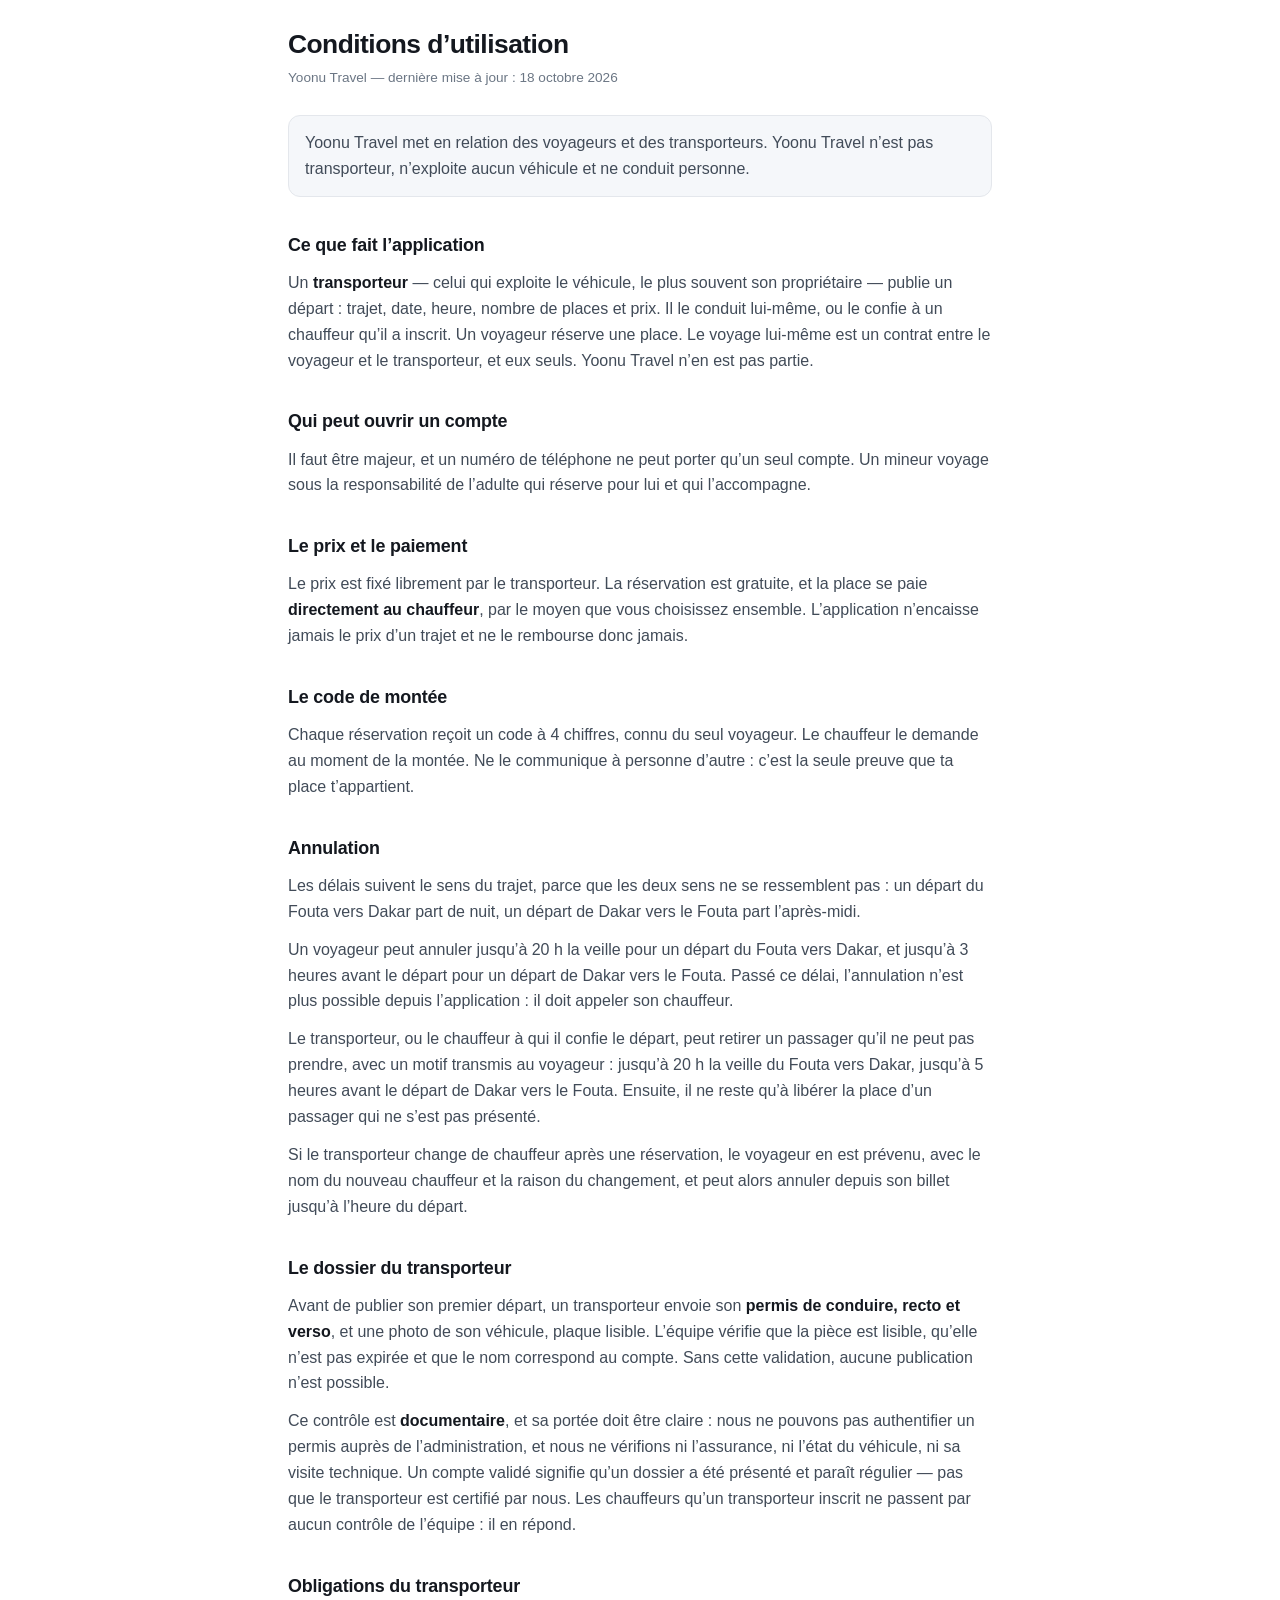
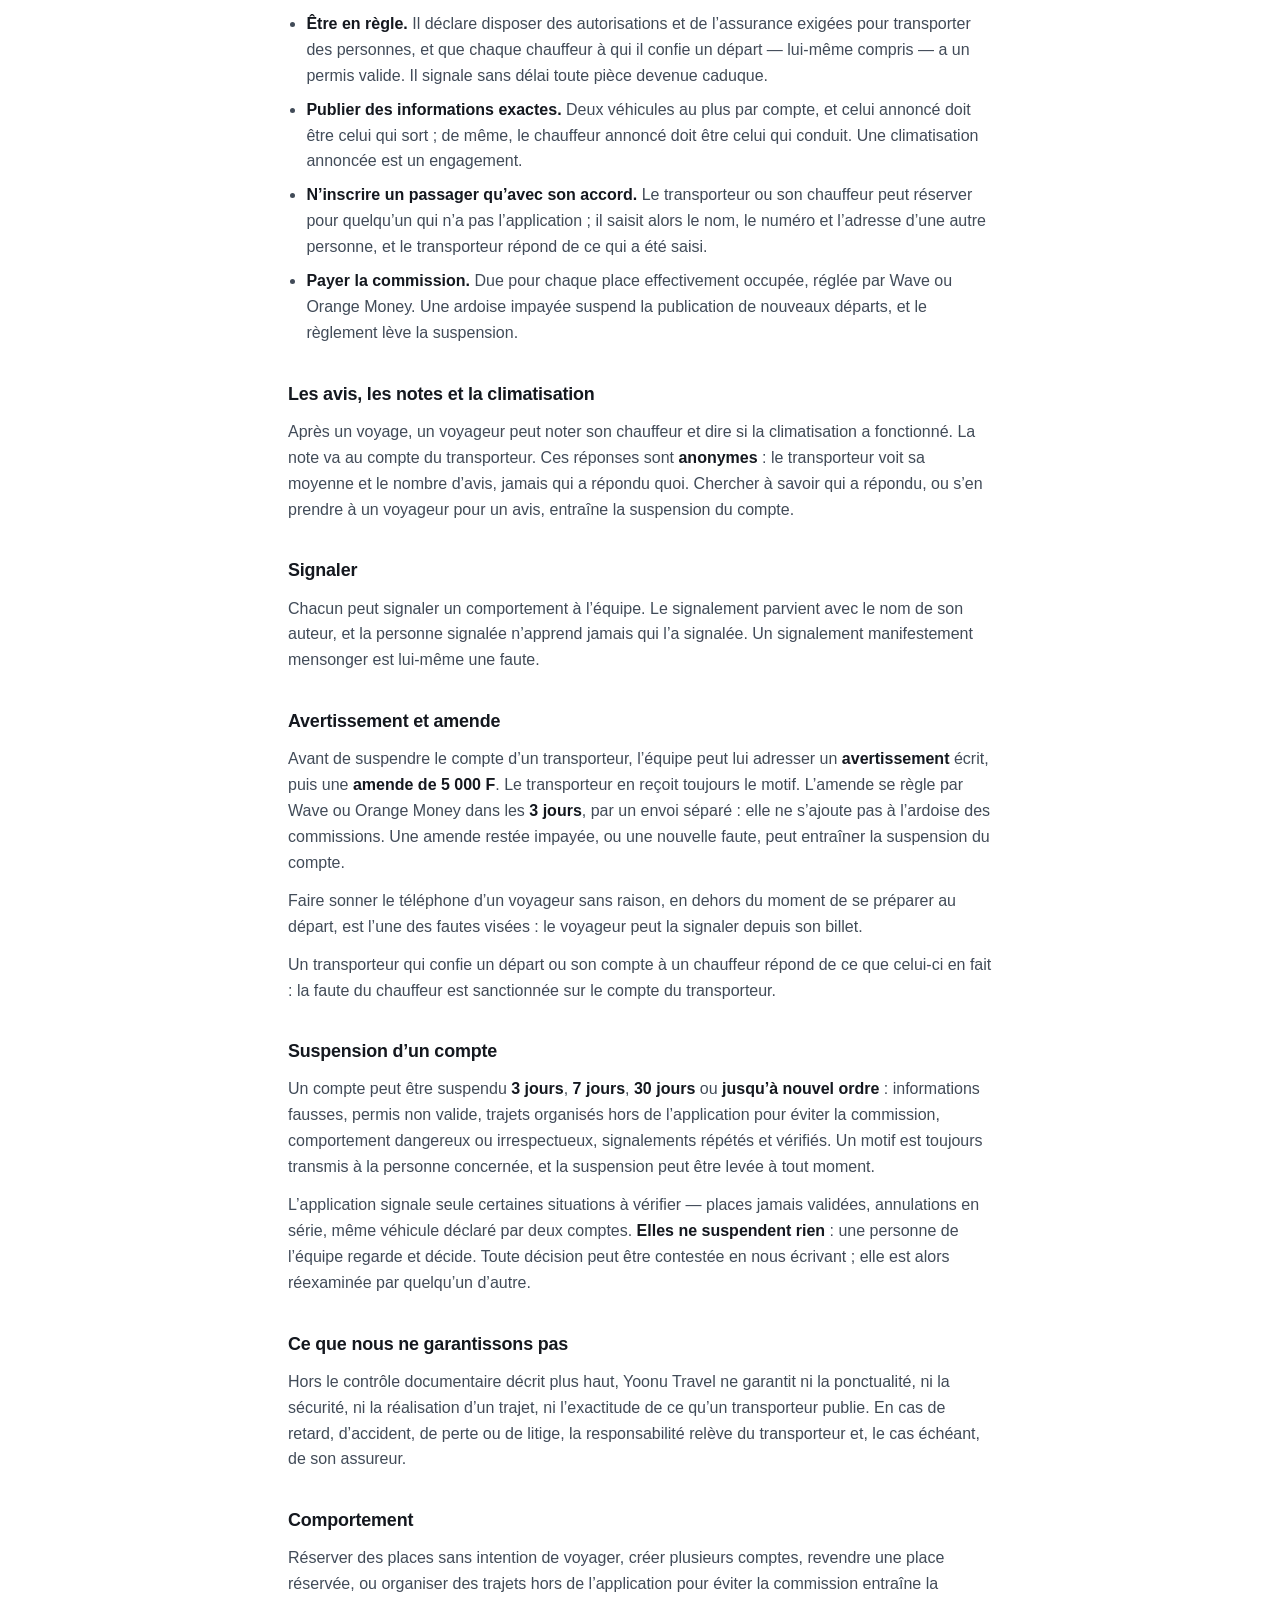
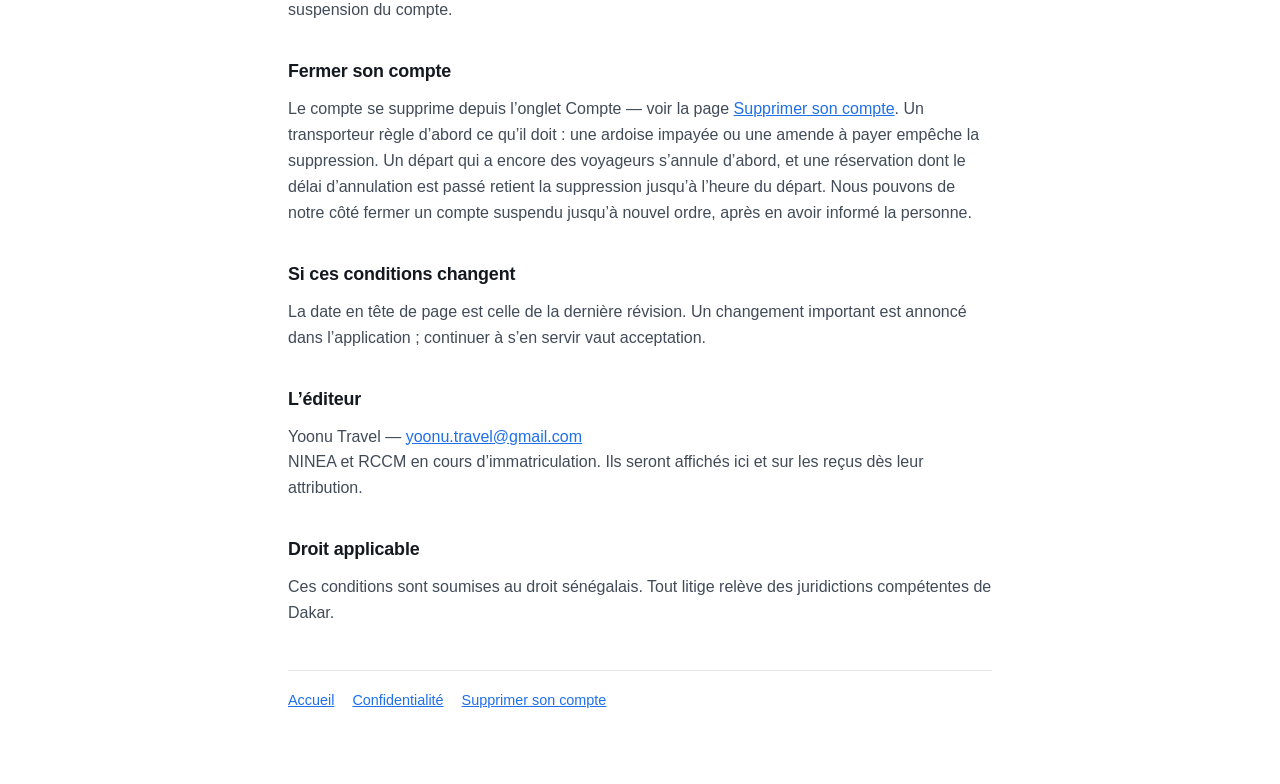
==== conditions.html @ 7cd8e163 "Conditions et « Supprimer son compte » : ce qui retient la suppression Un départ qui a encore des vo" ====
<!doctype html>
<html lang="fr">
<head>
<meta charset="utf-8">
<meta name="viewport" content="width=device-width, initial-scale=1">
<title>Conditions d’utilisation — Yoonu Travel</title>
<link rel="stylesheet" href="style.css">
</head>
<body>
<main>

<h1>Conditions d’utilisation</h1>
<p class="maj">Yoonu Travel — dernière mise à jour : 18 octobre 2026</p>

<div class="encadre">
  <p style="margin:0">Yoonu Travel met en relation des voyageurs et des transporteurs. Yoonu
  Travel n’est pas transporteur, n’exploite aucun véhicule et ne conduit personne.</p>
</div>

<h2>Ce que fait l’application</h2>
<p>Un <strong>transporteur</strong> — celui qui exploite le véhicule, le plus souvent son
propriétaire — publie un départ : trajet, date, heure, nombre de places et prix. Il le conduit
lui-même, ou le confie à un chauffeur qu’il a inscrit. Un voyageur réserve une place. Le voyage
lui-même est un contrat entre le voyageur et le transporteur, et eux seuls. Yoonu Travel n’en est pas
partie.</p>

<h2>Qui peut ouvrir un compte</h2>
<p>Il faut être majeur, et un numéro de téléphone ne peut porter qu’un seul compte. Un mineur voyage
sous la responsabilité de l’adulte qui réserve pour lui et qui l’accompagne.</p>

<h2>Le prix et le paiement</h2>
<p>Le prix est fixé librement par le transporteur. La réservation est gratuite, et la place se paie
<strong>directement au chauffeur</strong>, par le moyen que vous choisissez ensemble. L’application
n’encaisse jamais le prix d’un trajet et ne le rembourse donc jamais.</p>

<h2>Le code de montée</h2>
<p>Chaque réservation reçoit un code à 4 chiffres, connu du seul voyageur. Le chauffeur le demande au
moment de la montée. Ne le communique à personne d’autre : c’est la seule preuve que ta place
t’appartient.</p>

<h2>Annulation</h2>
<p>Les délais suivent le sens du trajet, parce que les deux sens ne se ressemblent pas : un départ
du Fouta vers Dakar part de nuit, un départ de Dakar vers le Fouta part l’après-midi.</p>
<p>Un voyageur peut annuler jusqu’à 20 h la veille pour un départ du Fouta vers Dakar, et jusqu’à
3 heures avant le départ pour un départ de Dakar vers le Fouta. Passé ce délai, l’annulation
n’est plus possible depuis l’application : il doit appeler son chauffeur.</p>
<p>Le transporteur, ou le chauffeur à qui il confie le départ, peut retirer un passager qu’il ne
peut pas prendre, avec un motif transmis au voyageur : jusqu’à 20 h la veille du Fouta vers Dakar,
jusqu’à 5 heures avant le départ de Dakar vers le Fouta. Ensuite, il ne reste qu’à libérer la place
d’un passager qui ne s’est pas présenté.</p>
<p>Si le transporteur change de chauffeur après une réservation, le voyageur en est prévenu, avec le
nom du nouveau chauffeur et la raison du changement, et peut alors annuler depuis son billet jusqu’à
l’heure du départ.</p>

<h2>Le dossier du transporteur</h2>
<p>Avant de publier son premier départ, un transporteur envoie son <strong>permis de conduire, recto et
verso</strong>, et une photo de son véhicule, plaque lisible. L’équipe vérifie que la pièce est
lisible, qu’elle n’est pas expirée et que le nom correspond au compte. Sans cette validation, aucune
publication n’est possible.</p>
<p>Ce contrôle est <strong>documentaire</strong>, et sa portée doit être claire : nous ne pouvons pas
authentifier un permis auprès de l’administration, et nous ne vérifions ni l’assurance, ni l’état du
véhicule, ni sa visite technique. Un compte validé signifie qu’un dossier a été présenté et paraît
régulier — pas que le transporteur est certifié par nous. Les chauffeurs qu’un transporteur
inscrit ne passent par aucun contrôle de l’équipe : il en répond.</p>

<h2>Obligations du transporteur</h2>
<ul>
  <li><strong>Être en règle.</strong> Il déclare disposer des autorisations et de l’assurance
      exigées pour transporter des personnes, et que chaque chauffeur à qui il confie un départ —
      lui-même compris — a un permis valide. Il signale sans délai toute pièce devenue caduque.</li>
  <li><strong>Publier des informations exactes.</strong> Deux véhicules au plus par compte, et celui
      annoncé doit être celui qui sort ; de même, le chauffeur annoncé doit être celui qui conduit.
      Une climatisation annoncée est un engagement.</li>
  <li><strong>N’inscrire un passager qu’avec son accord.</strong> Le transporteur ou son chauffeur
      peut réserver pour quelqu’un qui n’a pas l’application ; il saisit alors le nom, le numéro et
      l’adresse d’une autre personne, et le transporteur répond de ce qui a été saisi.</li>
  <li><strong>Payer la commission.</strong> Due pour chaque place effectivement occupée, réglée par
      Wave ou Orange Money. Une ardoise impayée suspend la publication de nouveaux départs, et le
      règlement lève la suspension.</li>
</ul>

<h2>Les avis, les notes et la climatisation</h2>
<p>Après un voyage, un voyageur peut noter son chauffeur et dire si la climatisation a fonctionné.
La note va au compte du transporteur. Ces réponses sont <strong>anonymes</strong> : le transporteur
voit sa moyenne et le nombre d’avis, jamais qui a répondu quoi. Chercher à savoir qui a répondu, ou s’en prendre à un voyageur
pour un avis, entraîne la suspension du compte.</p>

<h2>Signaler</h2>
<p>Chacun peut signaler un comportement à l’équipe. Le signalement parvient avec le nom de son
auteur, et la personne signalée n’apprend jamais qui l’a signalée. Un signalement manifestement
mensonger est lui-même une faute.</p>

<h2>Avertissement et amende</h2>
<p>Avant de suspendre le compte d’un transporteur, l’équipe peut lui adresser un
<strong>avertissement</strong> écrit, puis une <strong>amende de 5 000 F</strong>. Le transporteur
en reçoit toujours le motif. L’amende se règle par Wave ou Orange Money dans les
<strong>3 jours</strong>, par un envoi séparé : elle ne s’ajoute pas à l’ardoise des commissions. Une
amende restée impayée, ou une nouvelle faute, peut entraîner la suspension du compte.</p>
<p>Faire sonner le téléphone d’un voyageur sans raison, en dehors du moment de se préparer au
départ, est l’une des fautes visées : le voyageur peut la signaler depuis son billet.</p>
<p>Un transporteur qui confie un départ ou son compte à un chauffeur répond de ce que celui-ci en
fait : la faute du chauffeur est sanctionnée sur le compte du transporteur.</p>

<h2>Suspension d’un compte</h2>
<p>Un compte peut être suspendu <strong>3 jours</strong>, <strong>7 jours</strong>,
<strong>30 jours</strong> ou
<strong>jusqu’à nouvel ordre</strong> : informations fausses, permis non valide, trajets organisés
hors de l’application pour éviter la commission, comportement dangereux ou irrespectueux,
signalements répétés et vérifiés. Un motif est toujours transmis à la personne concernée, et la
suspension peut être levée à tout moment.</p>
<p>L’application signale seule certaines situations à vérifier — places jamais validées, annulations
en série, même véhicule déclaré par deux comptes. <strong>Elles ne suspendent rien</strong> : une
personne de l’équipe regarde et décide. Toute décision peut être contestée en nous écrivant ; elle
est alors réexaminée par quelqu’un d’autre.</p>

<h2>Ce que nous ne garantissons pas</h2>
<p>Hors le contrôle documentaire décrit plus haut, Yoonu Travel ne garantit ni la ponctualité, ni la
sécurité, ni la réalisation d’un trajet, ni l’exactitude de ce qu’un transporteur publie. En cas de
retard, d’accident, de perte ou de litige, la responsabilité relève du transporteur et, le cas
échéant, de son assureur.</p>

<h2>Comportement</h2>
<p>Réserver des places sans intention de voyager, créer plusieurs comptes, revendre une place
réservée, ou organiser des trajets hors de l’application pour éviter la commission entraîne la
suspension du compte.</p>

<h2>Fermer son compte</h2>
<p>Le compte se supprime depuis l’onglet Compte — voir la page
<a href="suppression-compte.html">Supprimer son compte</a>. Un transporteur règle d’abord ce
qu’il doit : une ardoise impayée ou une amende à payer empêche la suppression. Un départ qui a
encore des voyageurs s’annule d’abord, et une réservation dont le délai d’annulation est passé
retient la suppression jusqu’à l’heure du départ. Nous pouvons de notre côté
fermer un compte suspendu jusqu’à nouvel ordre, après en avoir informé la personne.</p>

<h2>Si ces conditions changent</h2>
<p>La date en tête de page est celle de la dernière révision. Un changement important est annoncé
dans l’application ; continuer à s’en servir vaut acceptation.</p>

<h2>L’éditeur</h2>
<p>Yoonu Travel — <a href="mailto:yoonu.travel@gmail.com">yoonu.travel@gmail.com</a><br>
NINEA et RCCM en cours d’immatriculation. Ils seront affichés ici et sur les reçus dès leur
attribution.</p>

<h2>Droit applicable</h2>
<p>Ces conditions sont soumises au droit sénégalais. Tout litige relève des juridictions compétentes
de Dakar.</p>

<div class="pied">
  <a href="index.html">Accueil</a>
  <a href="confidentialite.html">Confidentialité</a>
  <a href="suppression-compte.html">Supprimer son compte</a>
</div>

</main>
</body>
</html>
---- style.css ----
/*
  La feuille de style des trois pages publiques.

  Elle est volontairement courte : ces pages sont lues une fois, souvent
  depuis un téléphone bas de gamme, parfois en 3G au bord de la route.
  Aucune police à télécharger, aucun script, aucune image — la page doit
  s'afficher avant que la personne n'ait le temps de repartir.
*/

:root {
  color-scheme: light dark;
  --fond: #ffffff;
  --encre: #14181f;
  --encre2: #414b58;
  --gris: #6b7684;
  --trait: #e4e7ec;
  --accent: #1f6feb;
  --encadre: #f5f7fa;
}

@media (prefers-color-scheme: dark) {
  :root {
    --fond: #0f1319;
    --encre: #eef1f5;
    --encre2: #c2cad4;
    --gris: #8e99a6;
    --trait: #262d36;
    --accent: #7aa7ff;
    --encadre: #161c24;
  }
}

* { box-sizing: border-box; }

body {
  margin: 0;
  padding: 28px 20px 72px;
  background: var(--fond);
  color: var(--encre2);
  font-family: -apple-system, BlinkMacSystemFont, "Segoe UI", Roboto, Arial, sans-serif;
  font-size: 16px;
  line-height: 1.62;
}

main { max-width: 44rem; margin: 0 auto; }

h1 {
  color: var(--encre);
  font-size: 1.65rem;
  line-height: 1.25;
  letter-spacing: -0.02em;
  margin: 0 0 6px;
}

h2 {
  color: var(--encre);
  font-size: 1.12rem;
  letter-spacing: -0.01em;
  margin: 34px 0 10px;
}

p { margin: 0 0 12px; }
strong { color: var(--encre); }

.maj { color: var(--gris); font-size: 0.85rem; margin-bottom: 26px; }

.encadre {
  background: var(--encadre);
  border: 1px solid var(--trait);
  border-radius: 12px;
  padding: 14px 16px;
  margin: 18px 0;
}

ul { margin: 0 0 12px; padding-left: 1.15rem; }
li { margin-bottom: 8px; }

a { color: var(--accent); }

.pied {
  margin-top: 44px;
  padding-top: 18px;
  border-top: 1px solid var(--trait);
  color: var(--gris);
  font-size: 0.9rem;
}

.pied a { margin-right: 14px; }
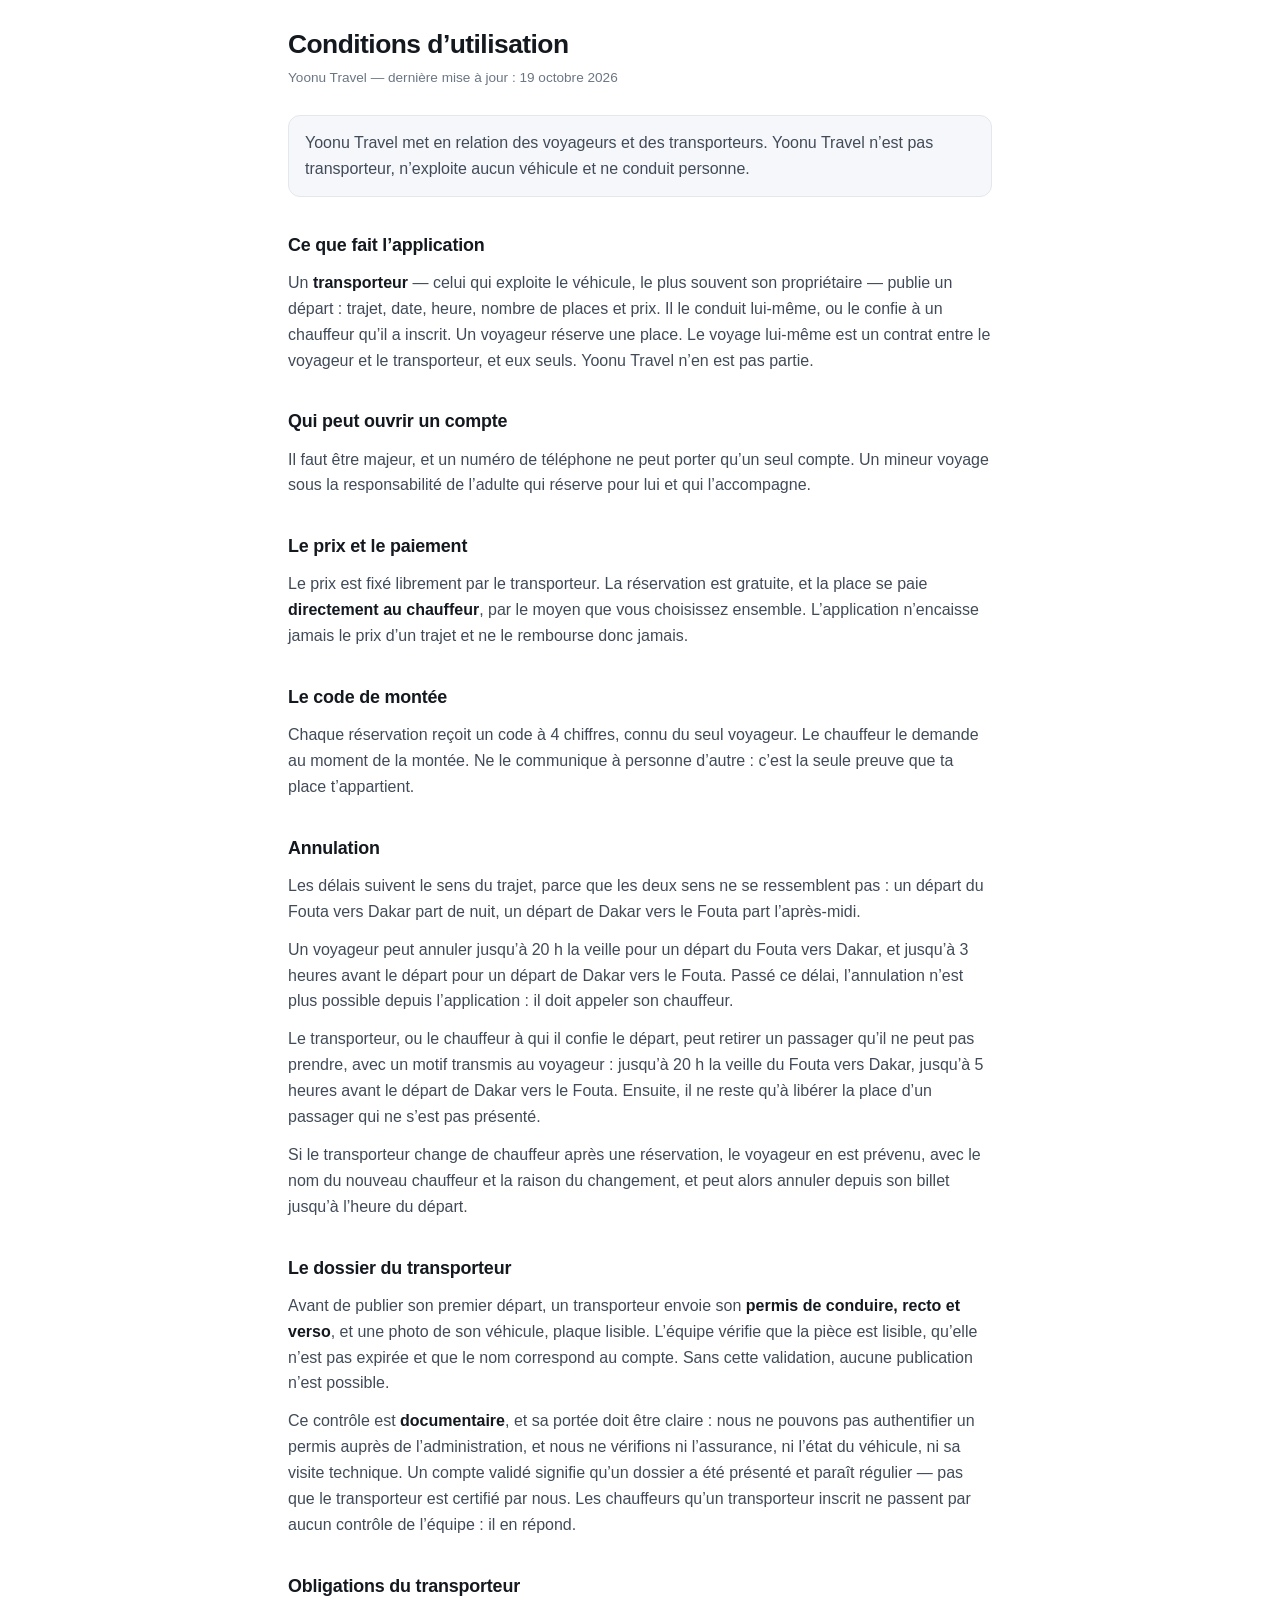
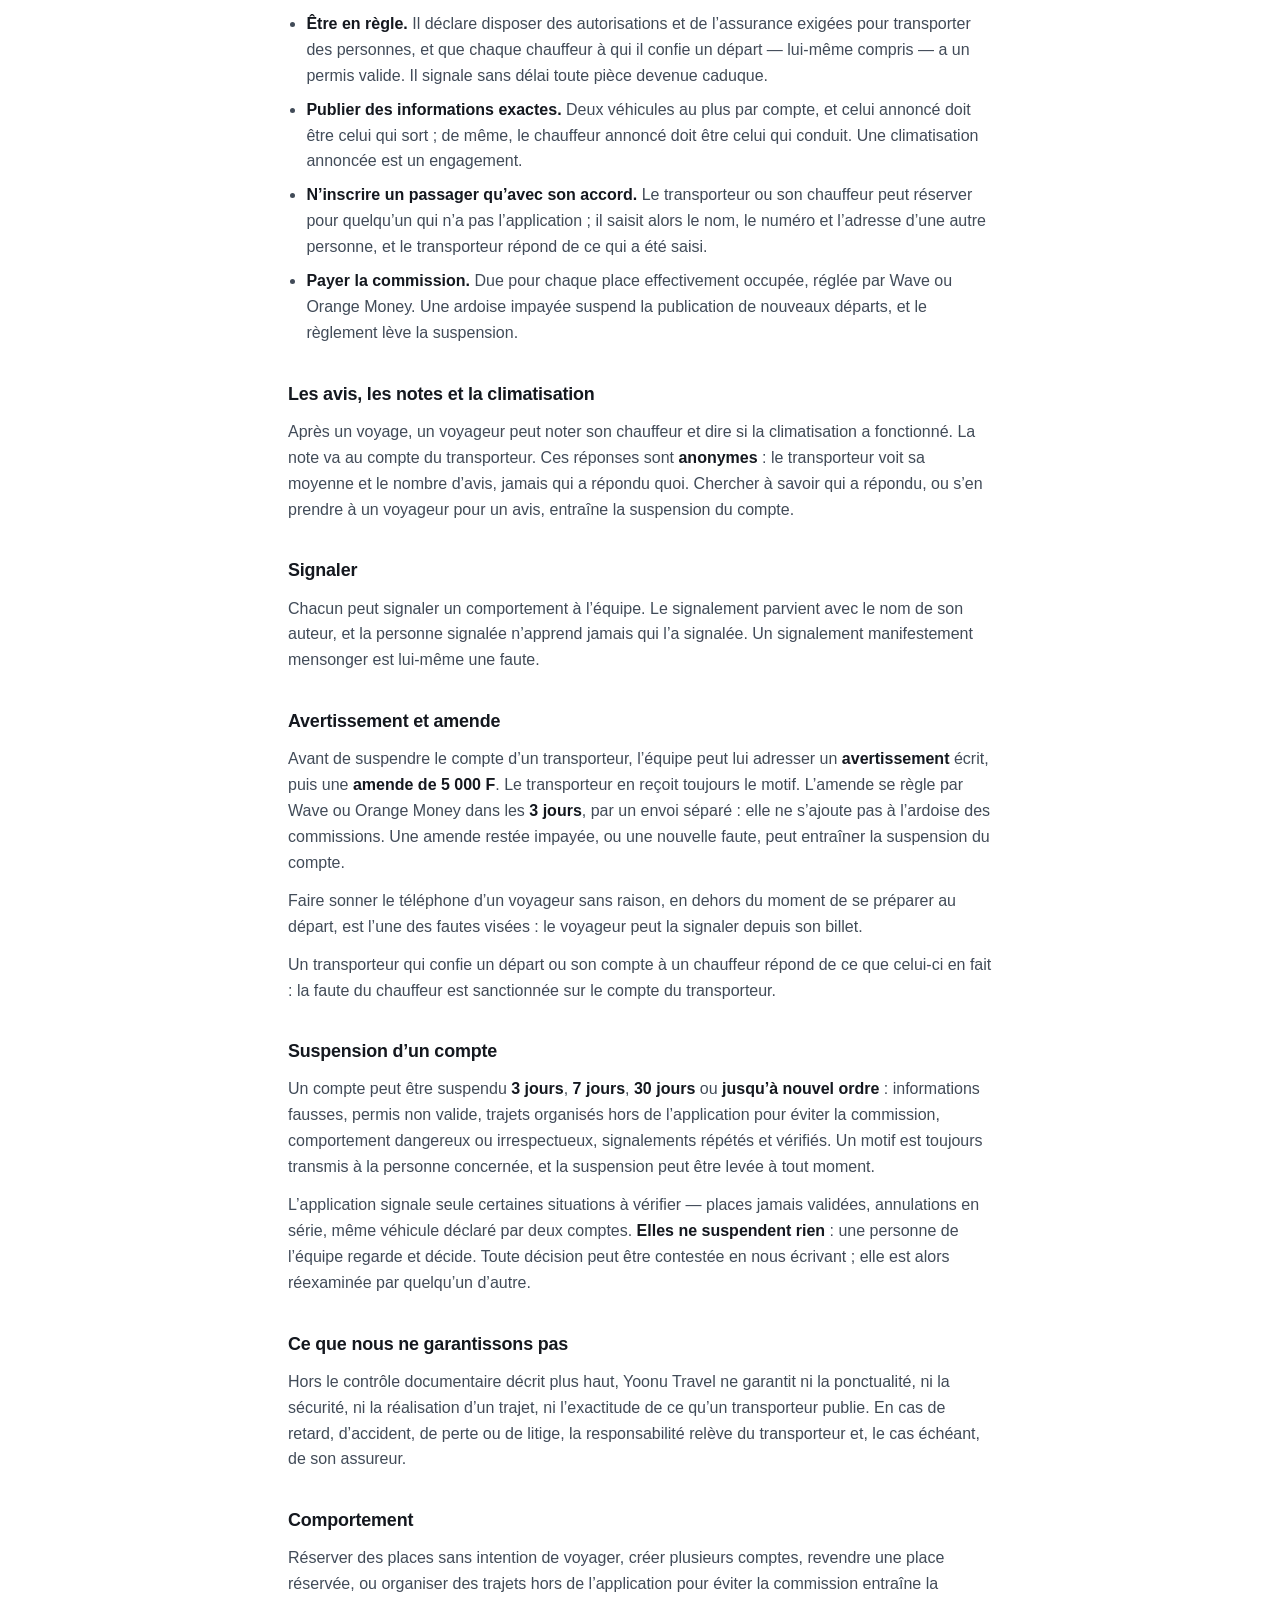
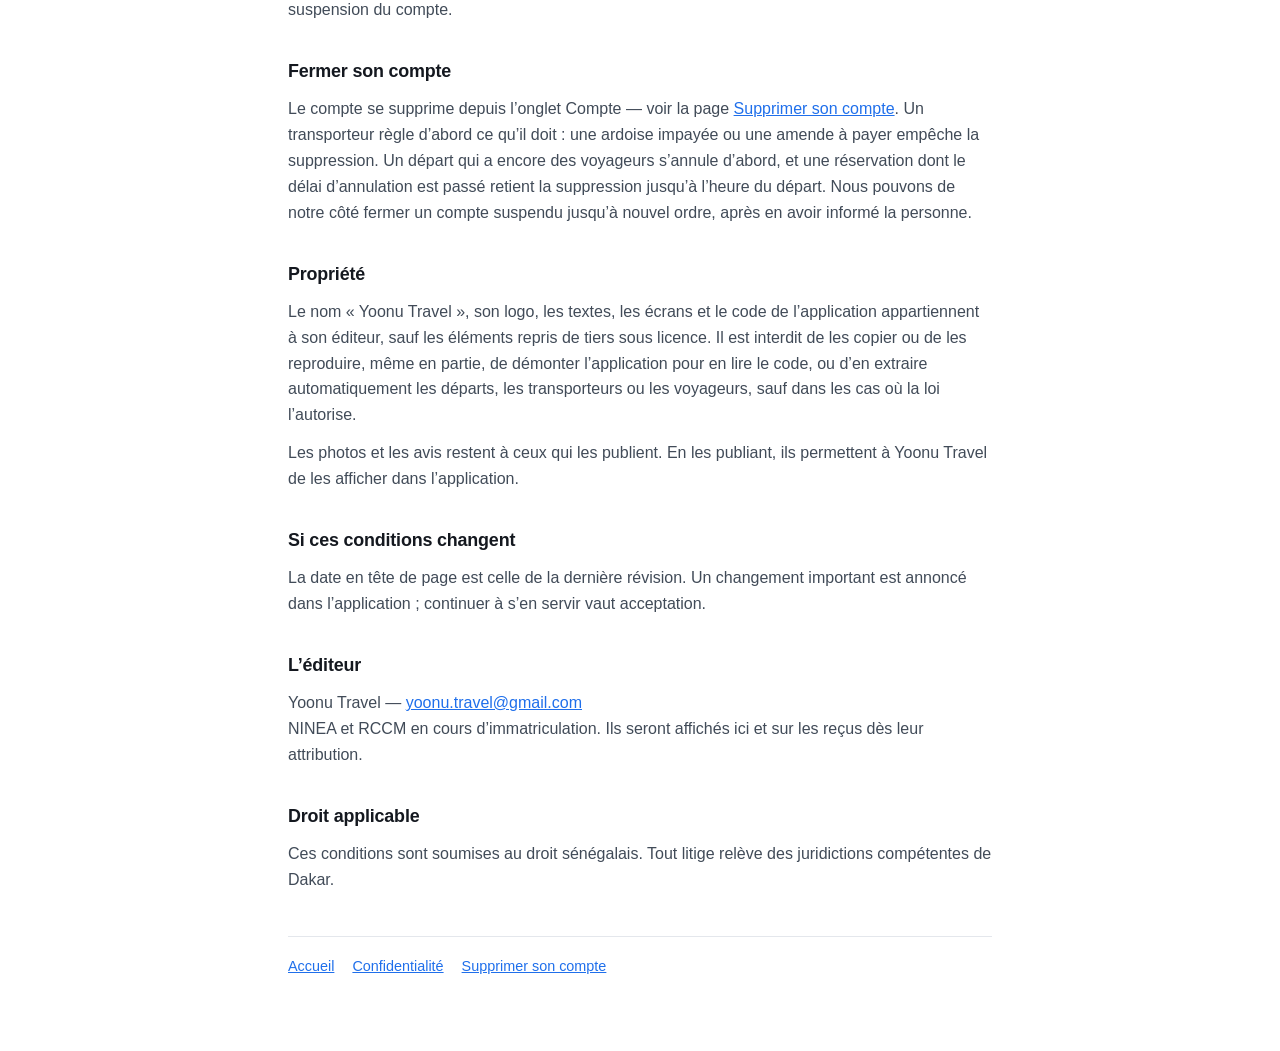
==== commit 0860b33c: "Conditions : « Propriété » ; Confidentialité : les deux noms d'un transporteur Copie des textes de l" ====
--- a/conditions.html
+++ b/conditions.html
@@ -10,7 +10,7 @@
 <main>
 
 <h1>Conditions d’utilisation</h1>
-<p class="maj">Yoonu Travel — dernière mise à jour : 18 octobre 2026</p>
+<p class="maj">Yoonu Travel — dernière mise à jour : 19 octobre 2026</p>
 
 <div class="encadre">
   <p style="margin:0">Yoonu Travel met en relation des voyageurs et des transporteurs. Yoonu
@@ -132,6 +132,15 @@
 retient la suppression jusqu’à l’heure du départ. Nous pouvons de notre côté
 fermer un compte suspendu jusqu’à nouvel ordre, après en avoir informé la personne.</p>
 
+<h2>Propriété</h2>
+<p>Le nom « Yoonu Travel », son logo, les textes, les écrans et le code de l’application
+appartiennent à son éditeur, sauf les éléments repris de tiers sous licence. Il est interdit de les
+copier ou de les reproduire, même en partie, de démonter l’application pour en lire le code, ou d’en
+extraire automatiquement les départs, les transporteurs ou les voyageurs, sauf dans les cas où la loi
+l’autorise.</p>
+<p>Les photos et les avis restent à ceux qui les publient. En les publiant, ils permettent à
+Yoonu Travel de les afficher dans l’application.</p>
+
 <h2>Si ces conditions changent</h2>
 <p>La date en tête de page est celle de la dernière révision. Un changement important est annoncé
 dans l’application ; continuer à s’en servir vaut acceptation.</p>
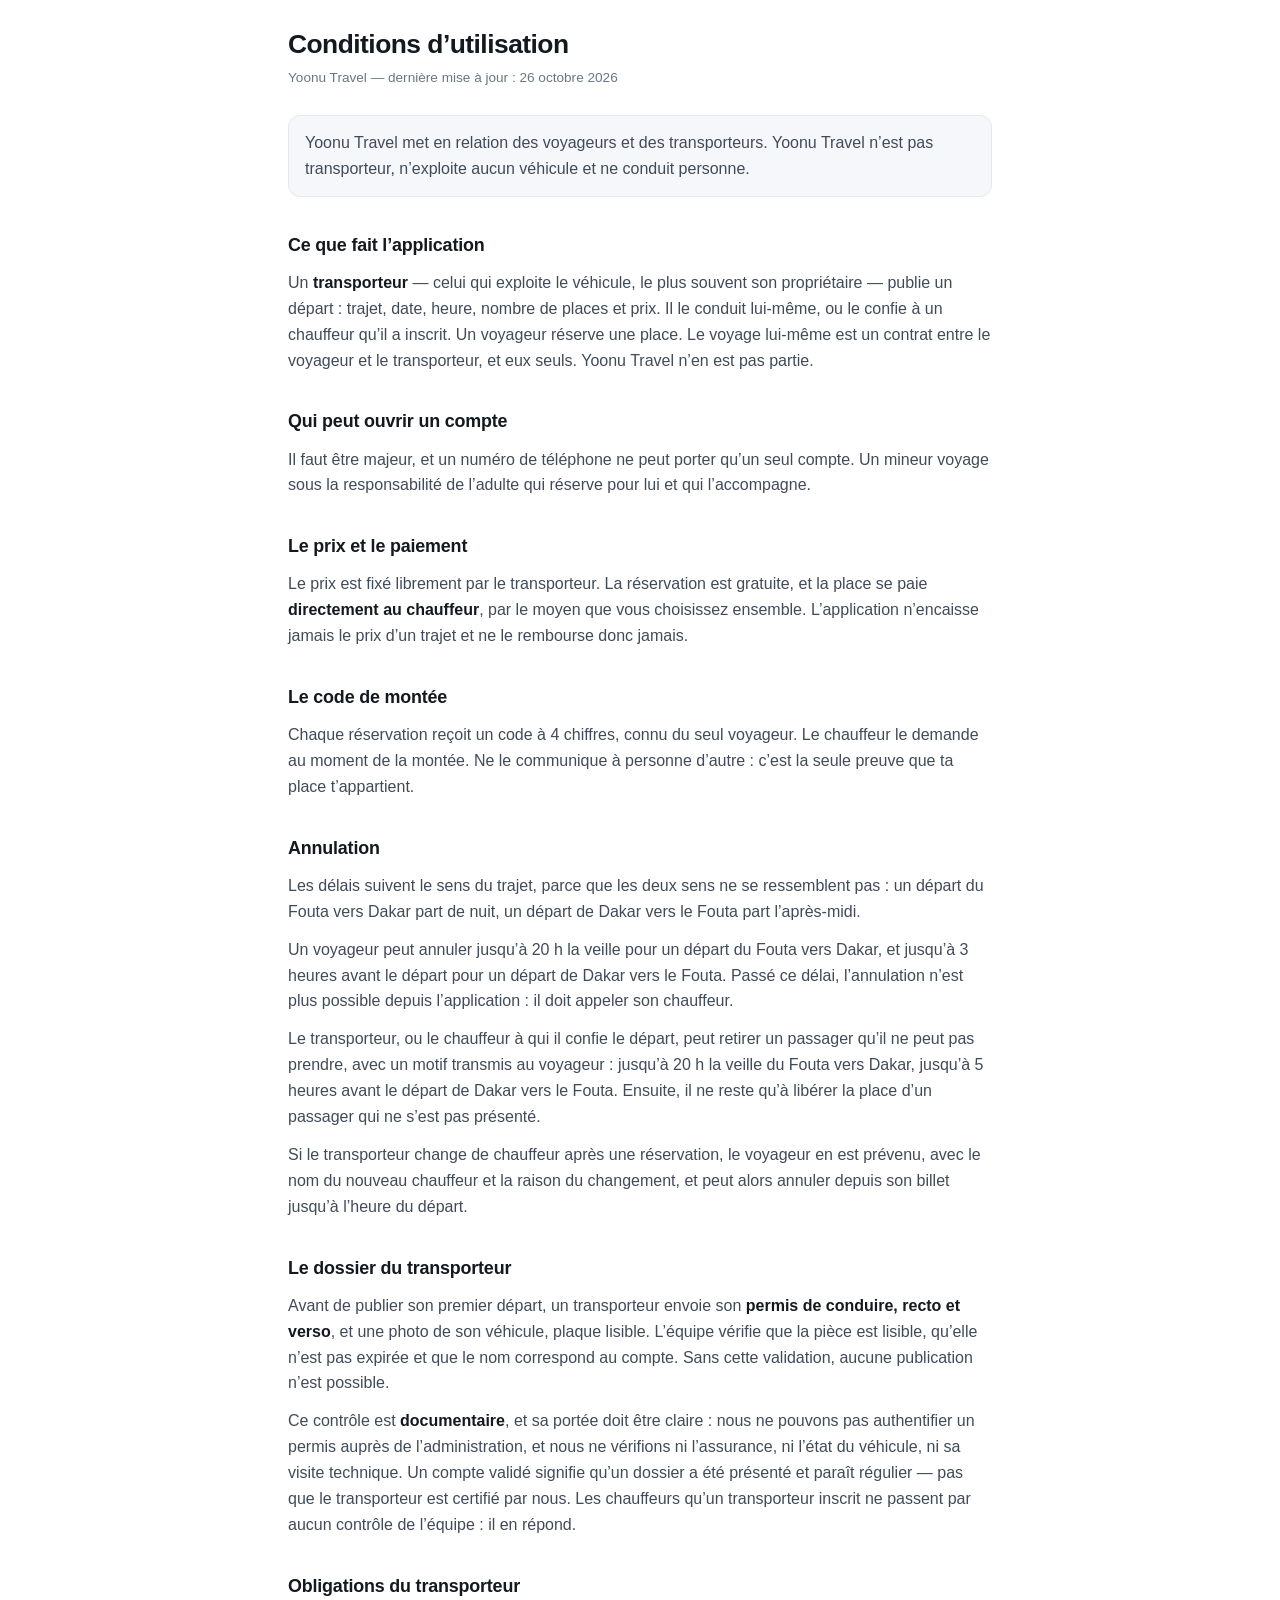
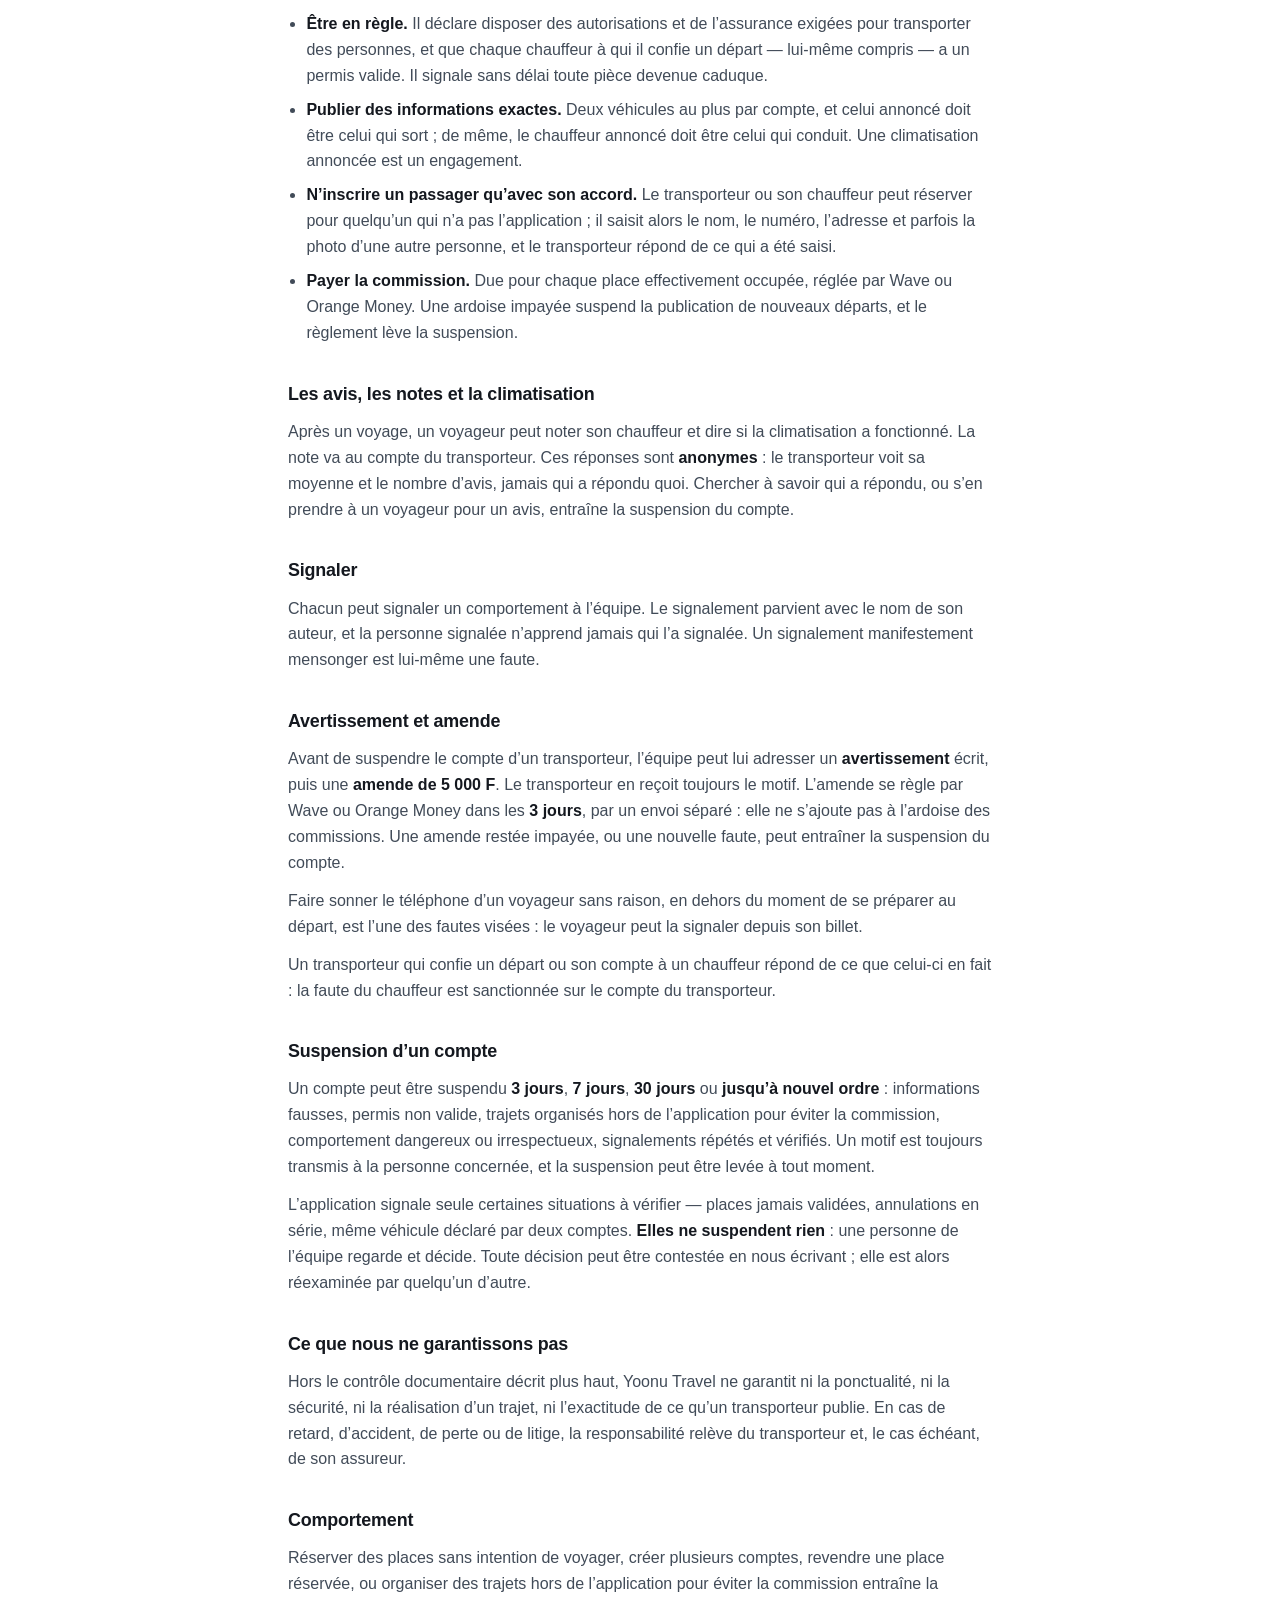
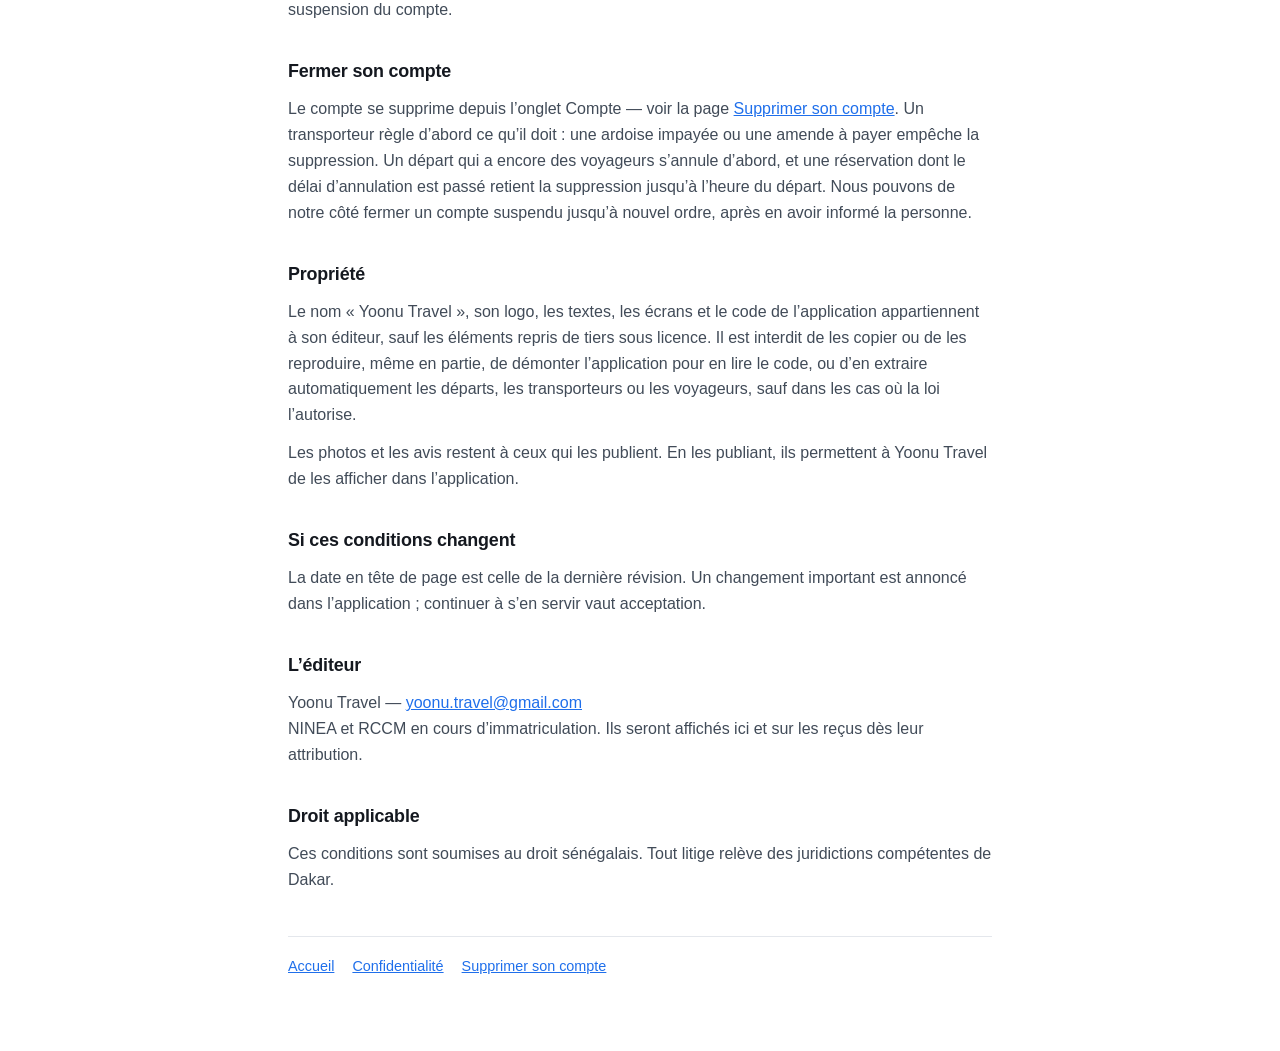
==== commit 0e0c4322: "Confidentialité, Conditions et suppression : la photo de qui voyage, « alerte » au lieu de « veille " ====
--- a/conditions.html
+++ b/conditions.html
@@ -10,7 +10,7 @@
 <main>
 
 <h1>Conditions d’utilisation</h1>
-<p class="maj">Yoonu Travel — dernière mise à jour : 19 octobre 2026</p>
+<p class="maj">Yoonu Travel — dernière mise à jour : 26 octobre 2026</p>
 
 <div class="encadre">
   <p style="margin:0">Yoonu Travel met en relation des voyageurs et des transporteurs. Yoonu
@@ -72,8 +72,8 @@
       annoncé doit être celui qui sort ; de même, le chauffeur annoncé doit être celui qui conduit.
       Une climatisation annoncée est un engagement.</li>
   <li><strong>N’inscrire un passager qu’avec son accord.</strong> Le transporteur ou son chauffeur
-      peut réserver pour quelqu’un qui n’a pas l’application ; il saisit alors le nom, le numéro et
-      l’adresse d’une autre personne, et le transporteur répond de ce qui a été saisi.</li>
+      peut réserver pour quelqu’un qui n’a pas l’application ; il saisit alors le nom, le numéro,
+      l’adresse et parfois la photo d’une autre personne, et le transporteur répond de ce qui a été saisi.</li>
   <li><strong>Payer la commission.</strong> Due pour chaque place effectivement occupée, réglée par
       Wave ou Orange Money. Une ardoise impayée suspend la publication de nouveaux départs, et le
       règlement lève la suspension.</li>
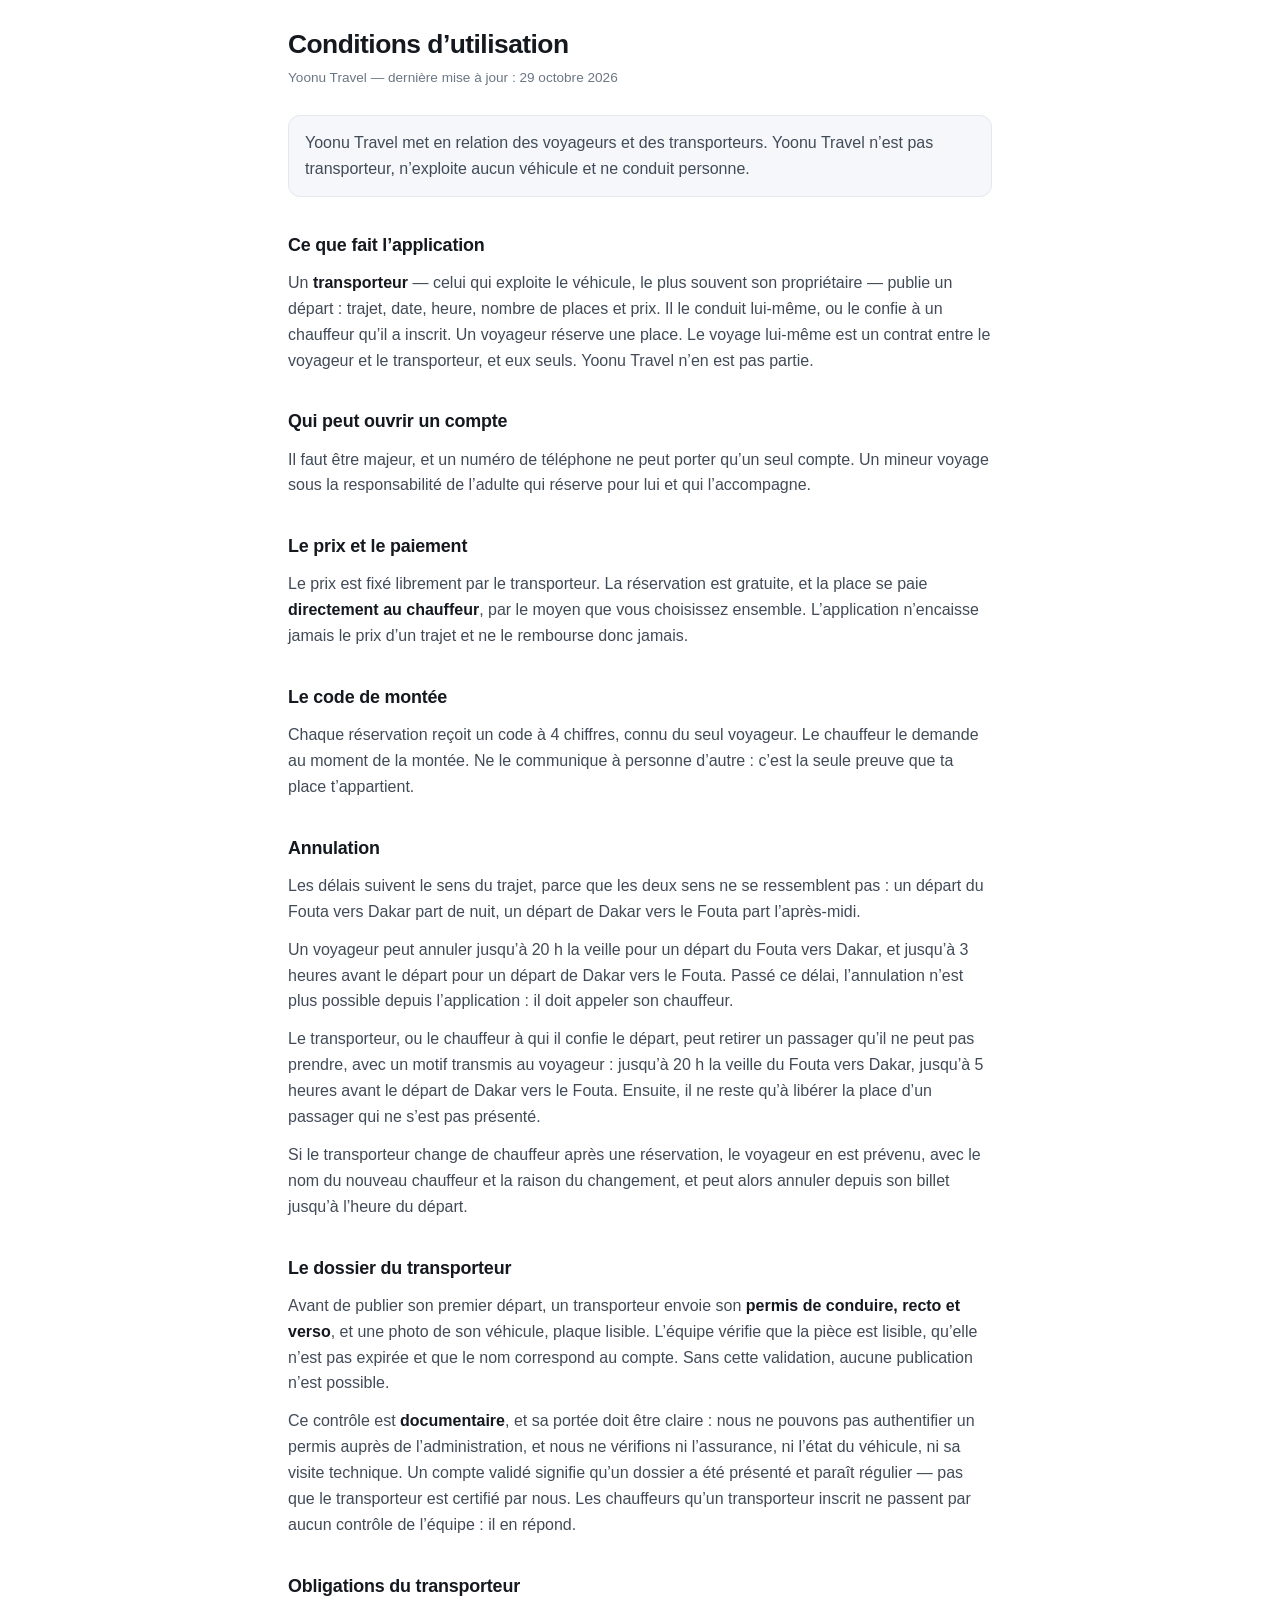
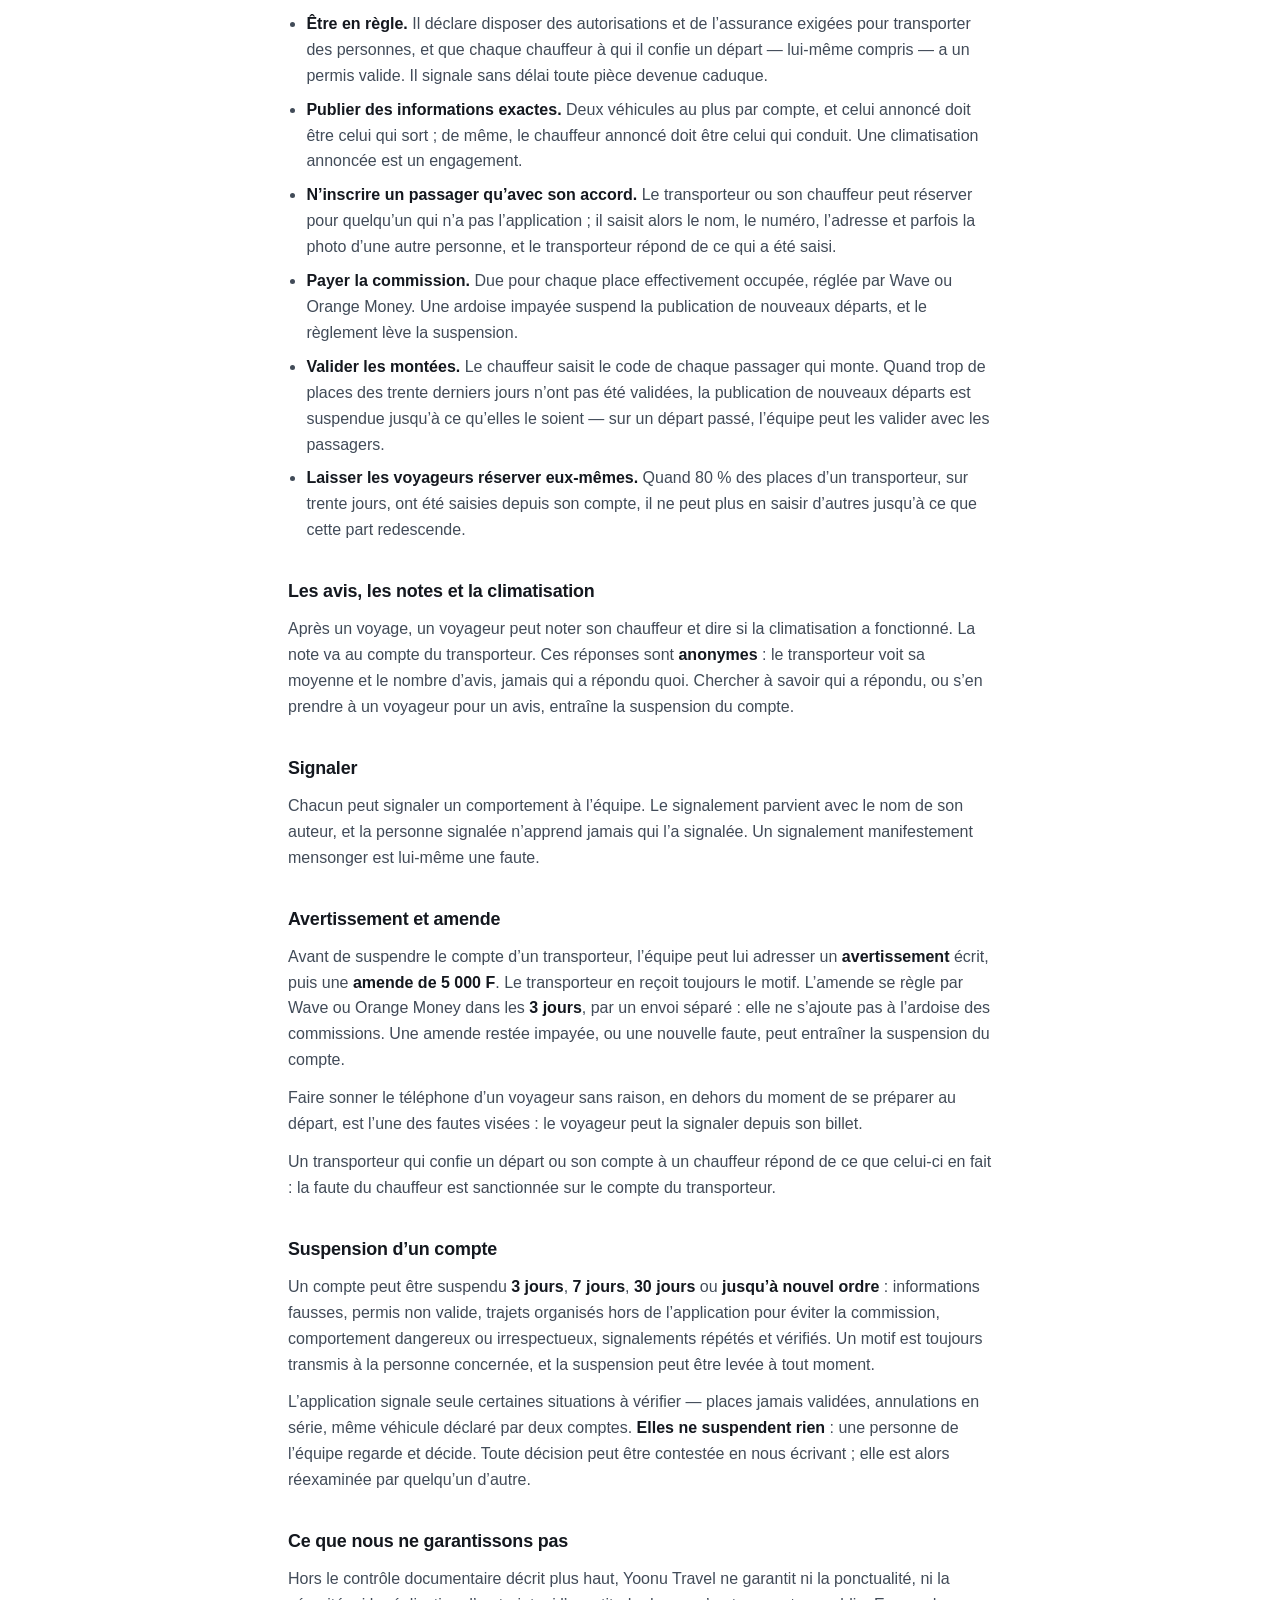
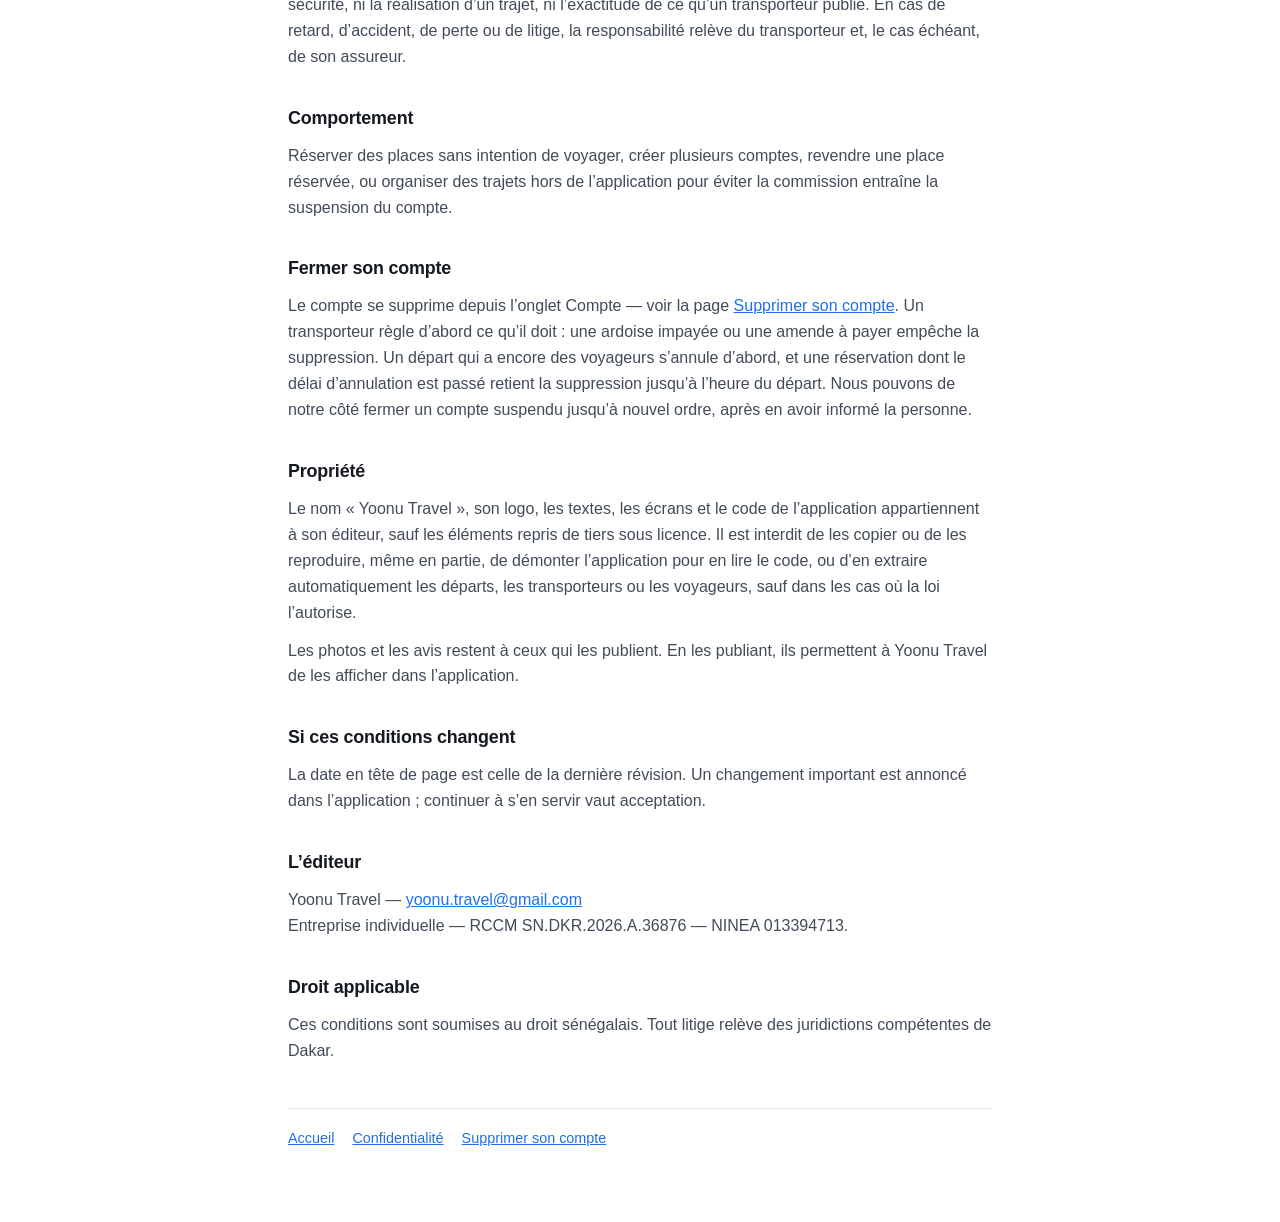
==== commit 4292a4e2: "Confidentialité et conditions du 29 octobre : Orange, Google, Wave, l'équipe, les règles automatique" ====
--- a/conditions.html
+++ b/conditions.html
@@ -10,7 +10,7 @@
 <main>
 
 <h1>Conditions d’utilisation</h1>
-<p class="maj">Yoonu Travel — dernière mise à jour : 26 octobre 2026</p>
+<p class="maj">Yoonu Travel — dernière mise à jour : 29 octobre 2026</p>
 
 <div class="encadre">
   <p style="margin:0">Yoonu Travel met en relation des voyageurs et des transporteurs. Yoonu
@@ -77,6 +77,13 @@
   <li><strong>Payer la commission.</strong> Due pour chaque place effectivement occupée, réglée par
       Wave ou Orange Money. Une ardoise impayée suspend la publication de nouveaux départs, et le
       règlement lève la suspension.</li>
+  <li><strong>Valider les montées.</strong> Le chauffeur saisit le code de chaque passager qui monte.
+      Quand trop de places des trente derniers jours n’ont pas été validées, la publication de nouveaux
+      départs est suspendue jusqu’à ce qu’elles le soient — sur un départ passé, l’équipe peut les
+      valider avec les passagers.</li>
+  <li><strong>Laisser les voyageurs réserver eux-mêmes.</strong> Quand 80 % des places d’un
+      transporteur, sur trente jours, ont été saisies depuis son compte, il ne peut plus en saisir
+      d’autres jusqu’à ce que cette part redescende.</li>
 </ul>
 
 <h2>Les avis, les notes et la climatisation</h2>
@@ -147,8 +154,7 @@
 
 <h2>L’éditeur</h2>
 <p>Yoonu Travel — <a href="mailto:yoonu.travel@gmail.com">yoonu.travel@gmail.com</a><br>
-NINEA et RCCM en cours d’immatriculation. Ils seront affichés ici et sur les reçus dès leur
-attribution.</p>
+Entreprise individuelle — RCCM SN.DKR.2026.A.36876 — NINEA 013394713.</p>
 
 <h2>Droit applicable</h2>
 <p>Ces conditions sont soumises au droit sénégalais. Tout litige relève des juridictions compétentes
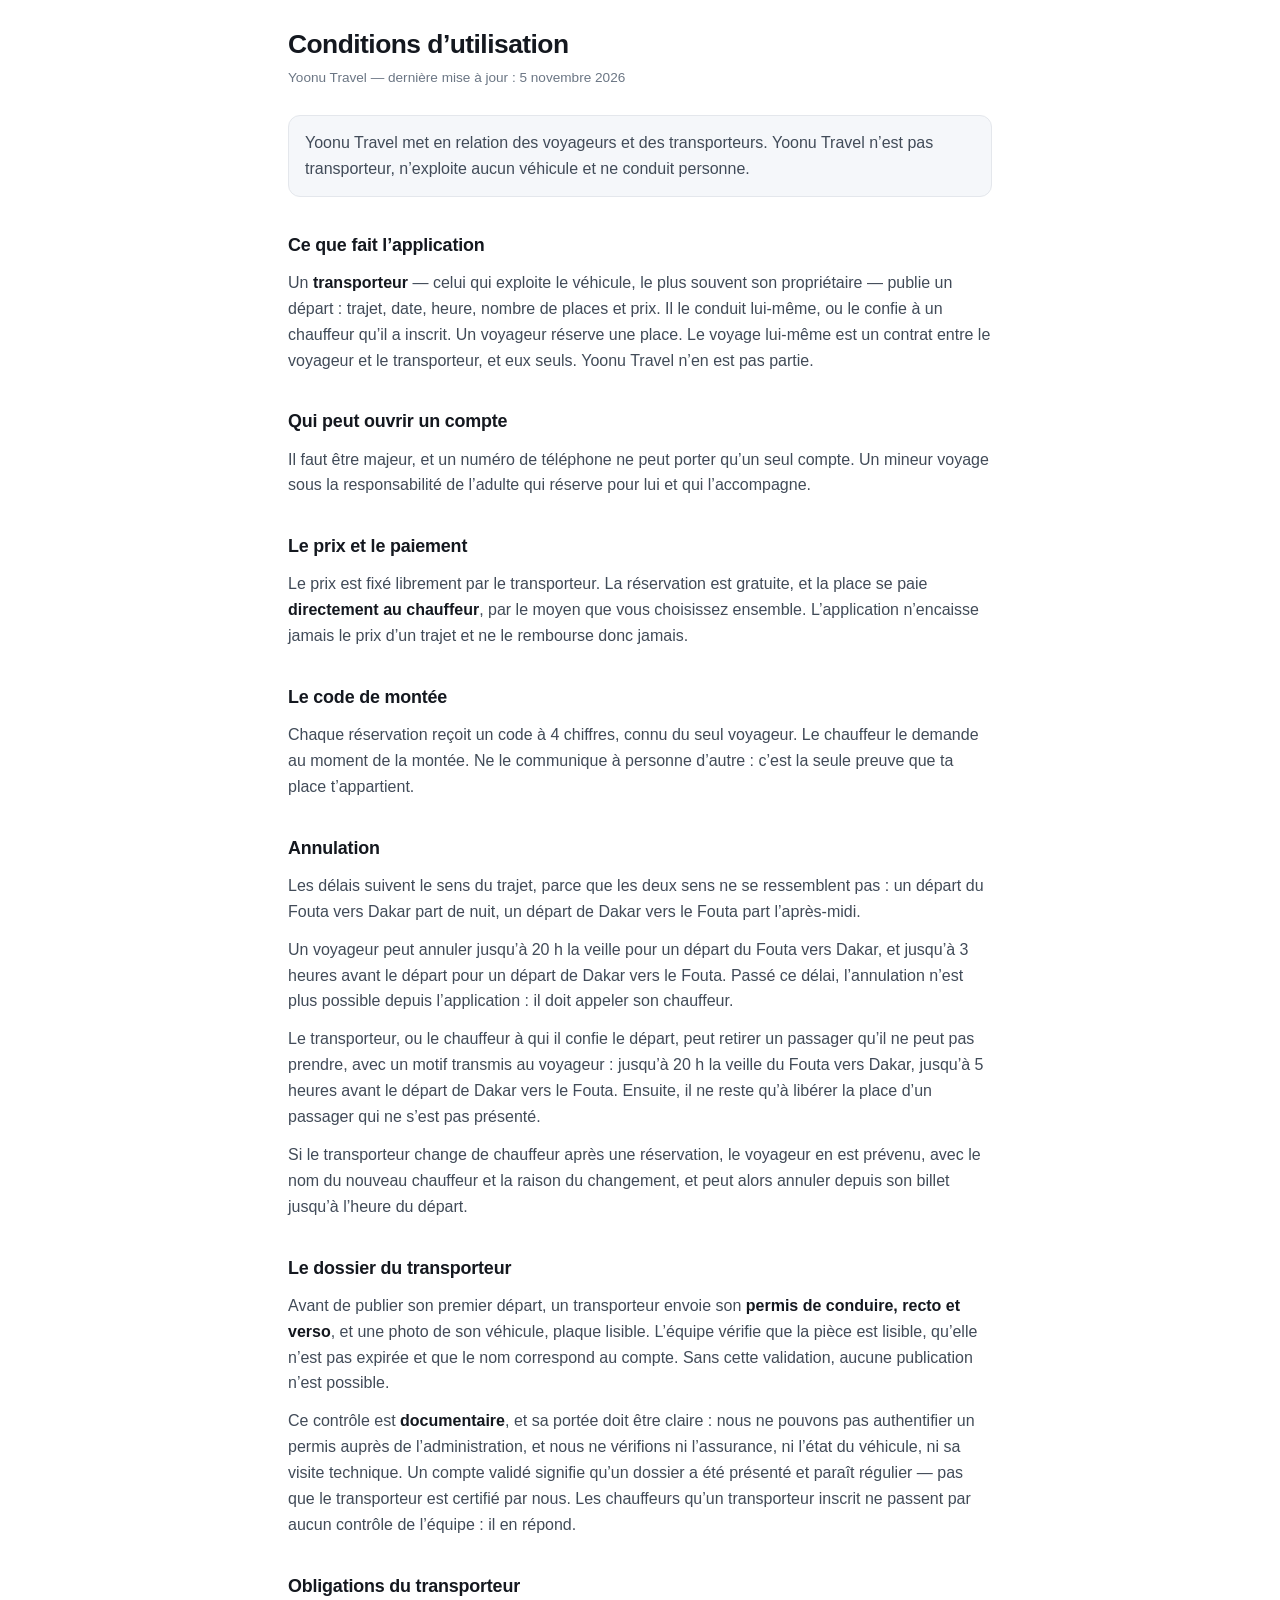
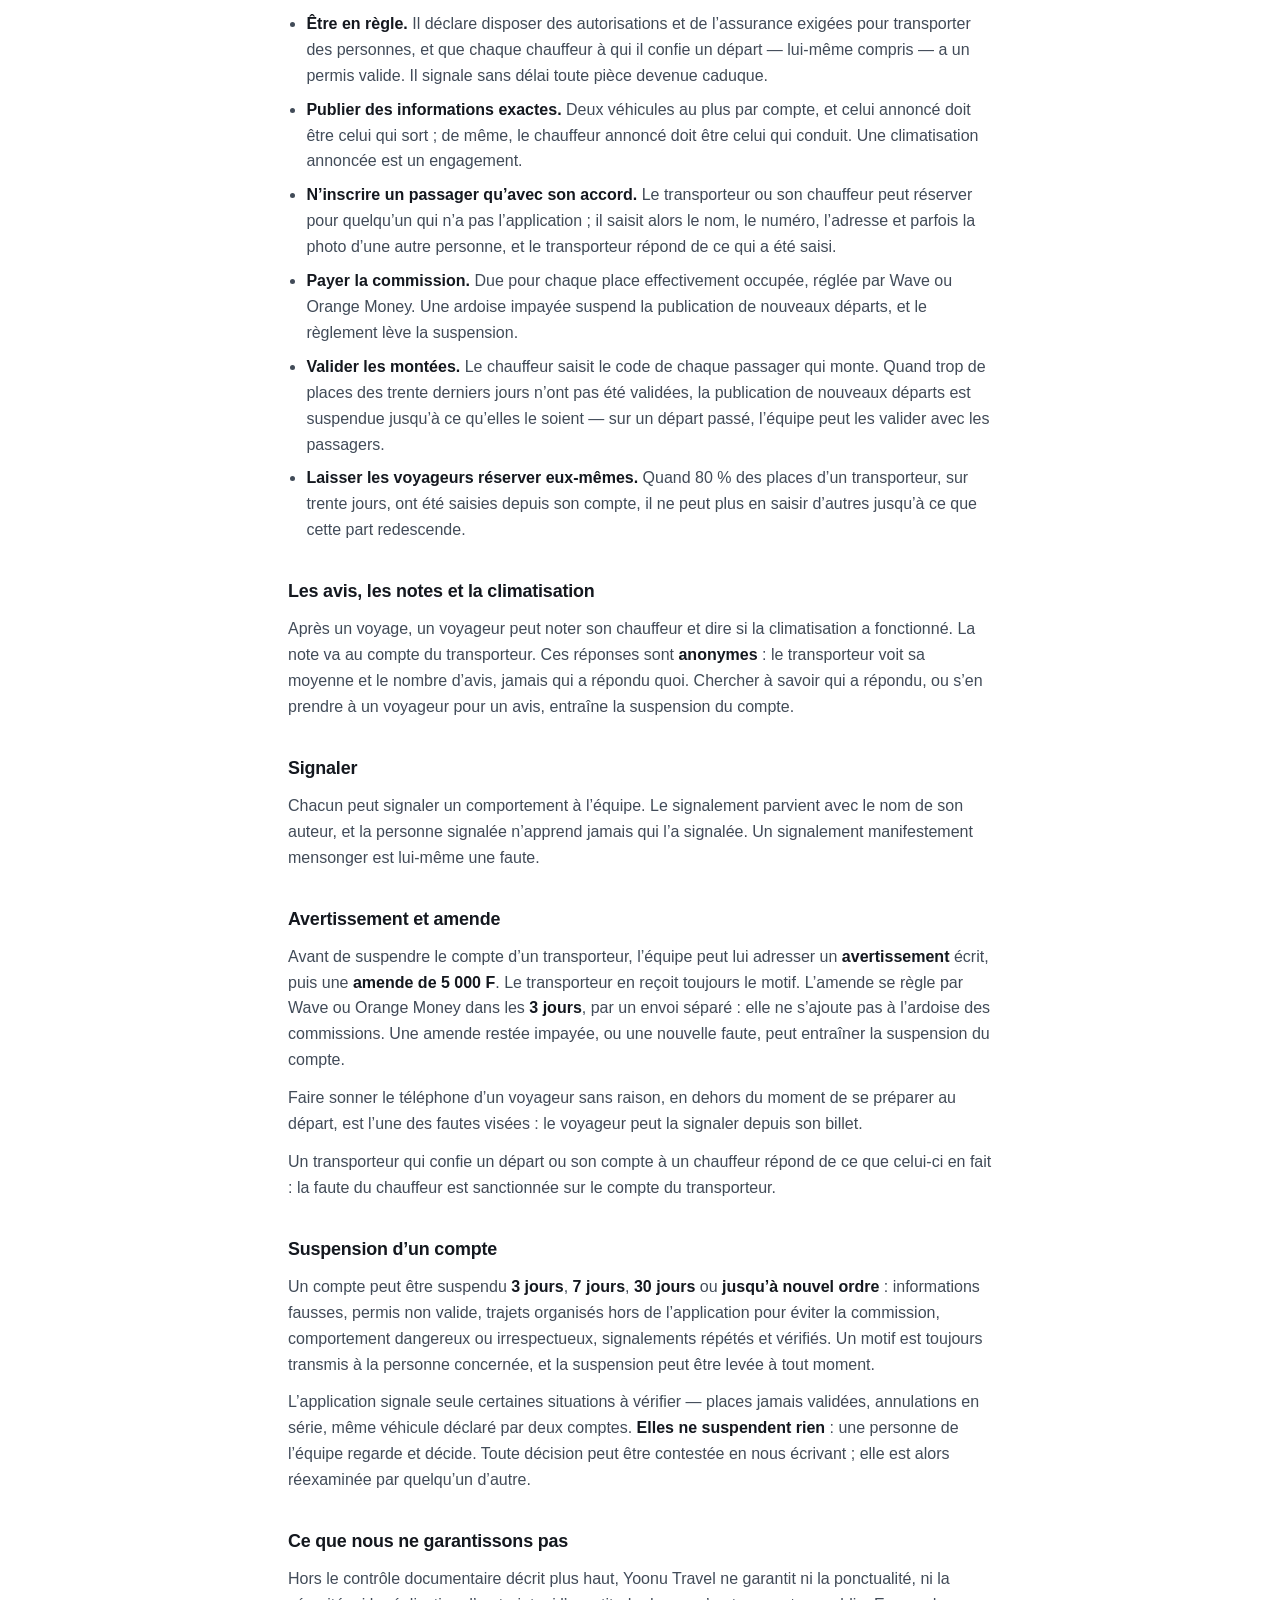
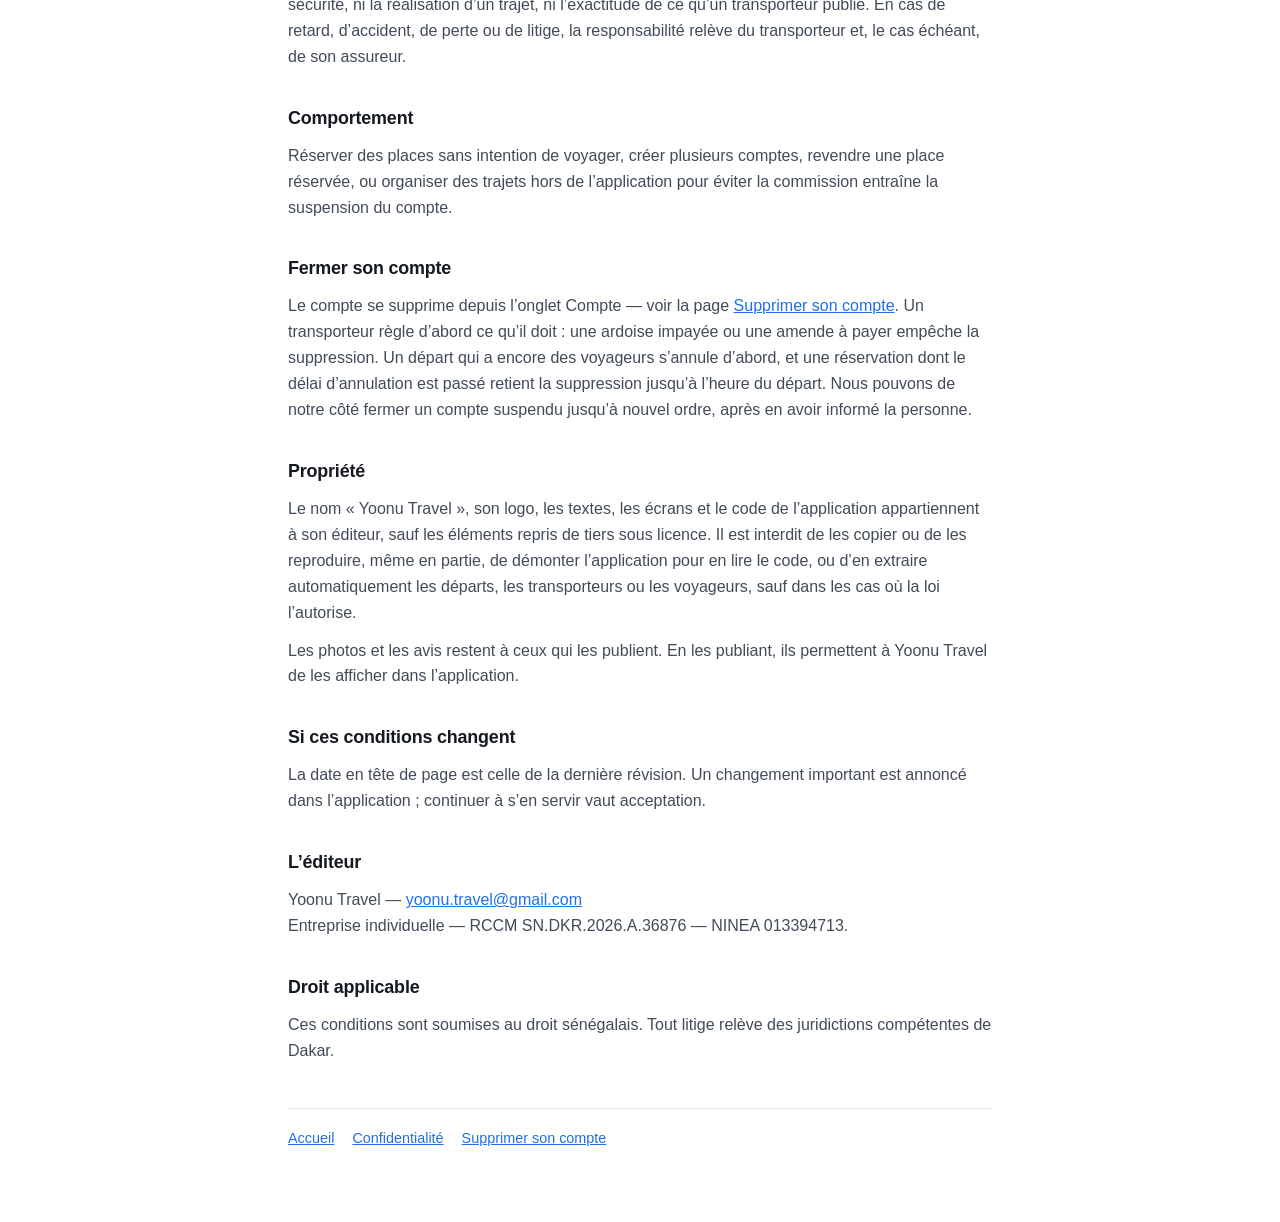
==== commit 54e5e573: "Confidentialité : les codes de connexion par WhatsApp ou par SMS ; WhatsApp (Meta) parmi les prestat" ====
--- a/conditions.html
+++ b/conditions.html
@@ -10,7 +10,7 @@
 <main>
 
 <h1>Conditions d’utilisation</h1>
-<p class="maj">Yoonu Travel — dernière mise à jour : 29 octobre 2026</p>
+<p class="maj">Yoonu Travel — dernière mise à jour : 5 novembre 2026</p>
 
 <div class="encadre">
   <p style="margin:0">Yoonu Travel met en relation des voyageurs et des transporteurs. Yoonu
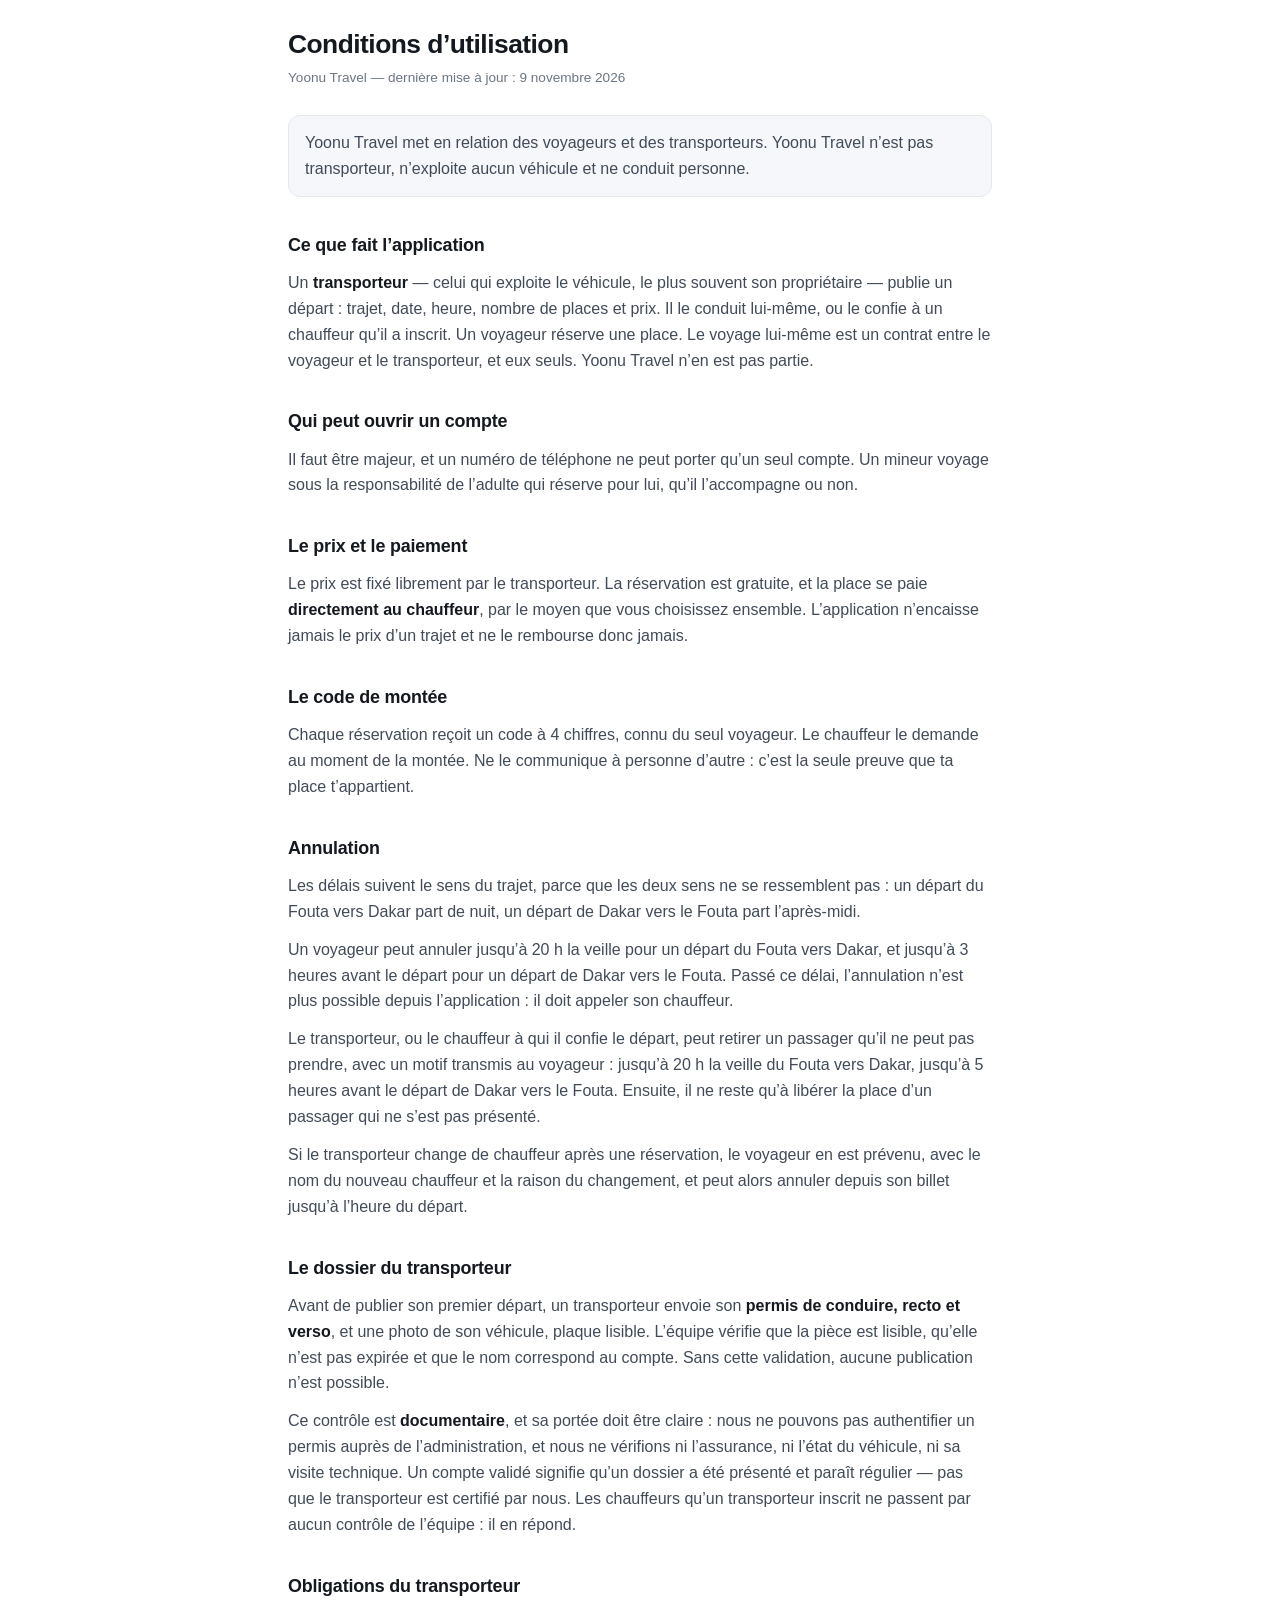
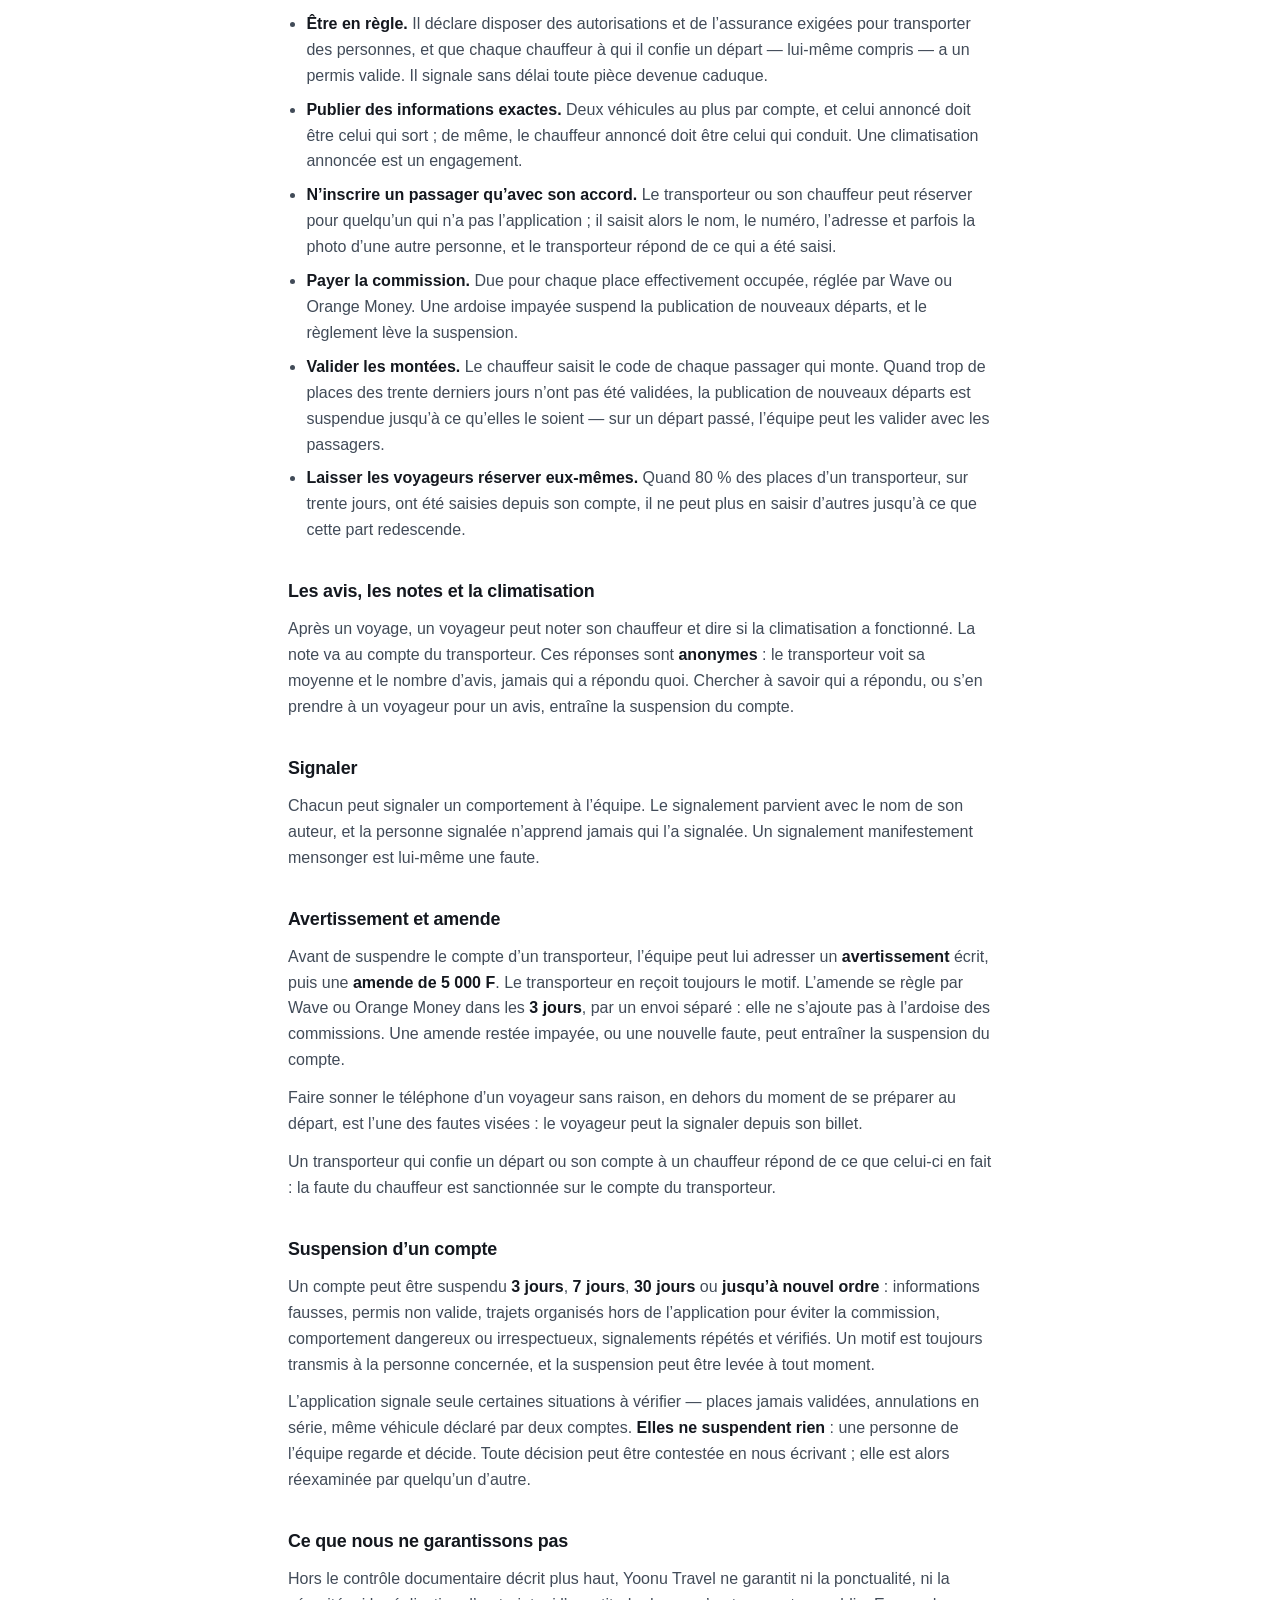
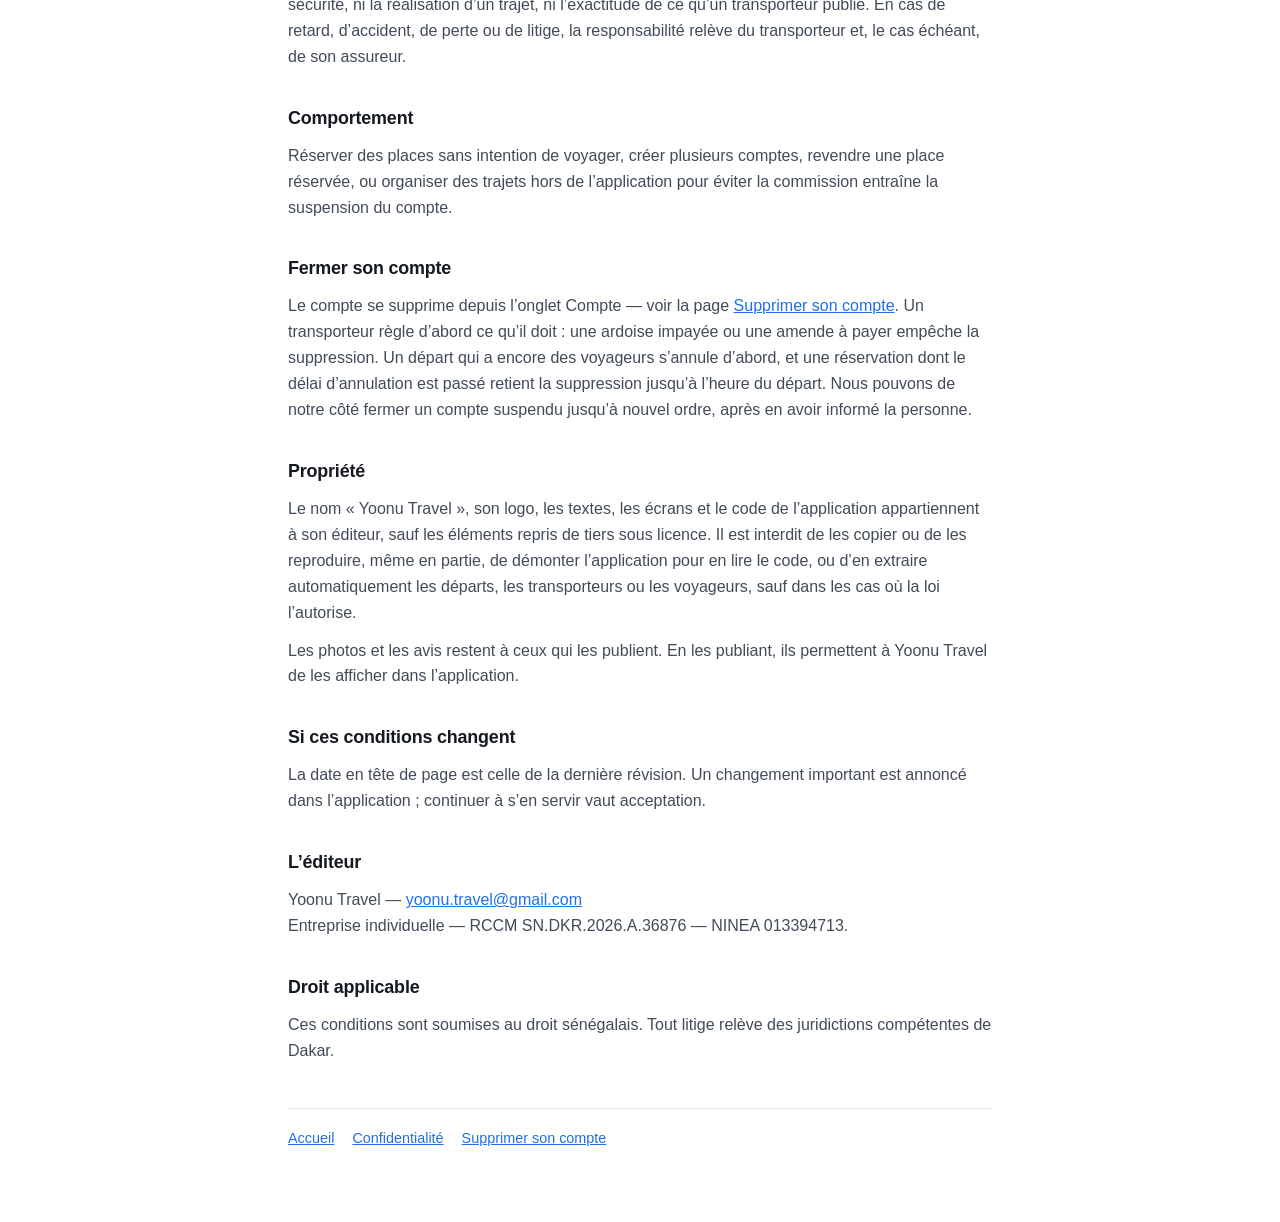
==== commit 8a58d4e2: "Confidentialité alignée sur le dossier CDP : mineurs, Google Drive, e-mail ; textes au 9 novembre 20" ====
--- a/conditions.html
+++ b/conditions.html
@@ -10,7 +10,7 @@
 <main>
 
 <h1>Conditions d’utilisation</h1>
-<p class="maj">Yoonu Travel — dernière mise à jour : 5 novembre 2026</p>
+<p class="maj">Yoonu Travel — dernière mise à jour : 9 novembre 2026</p>
 
 <div class="encadre">
   <p style="margin:0">Yoonu Travel met en relation des voyageurs et des transporteurs. Yoonu
@@ -26,7 +26,7 @@
 
 <h2>Qui peut ouvrir un compte</h2>
 <p>Il faut être majeur, et un numéro de téléphone ne peut porter qu’un seul compte. Un mineur voyage
-sous la responsabilité de l’adulte qui réserve pour lui et qui l’accompagne.</p>
+sous la responsabilité de l’adulte qui réserve pour lui, qu’il l’accompagne ou non.</p>
 
 <h2>Le prix et le paiement</h2>
 <p>Le prix est fixé librement par le transporteur. La réservation est gratuite, et la place se paie
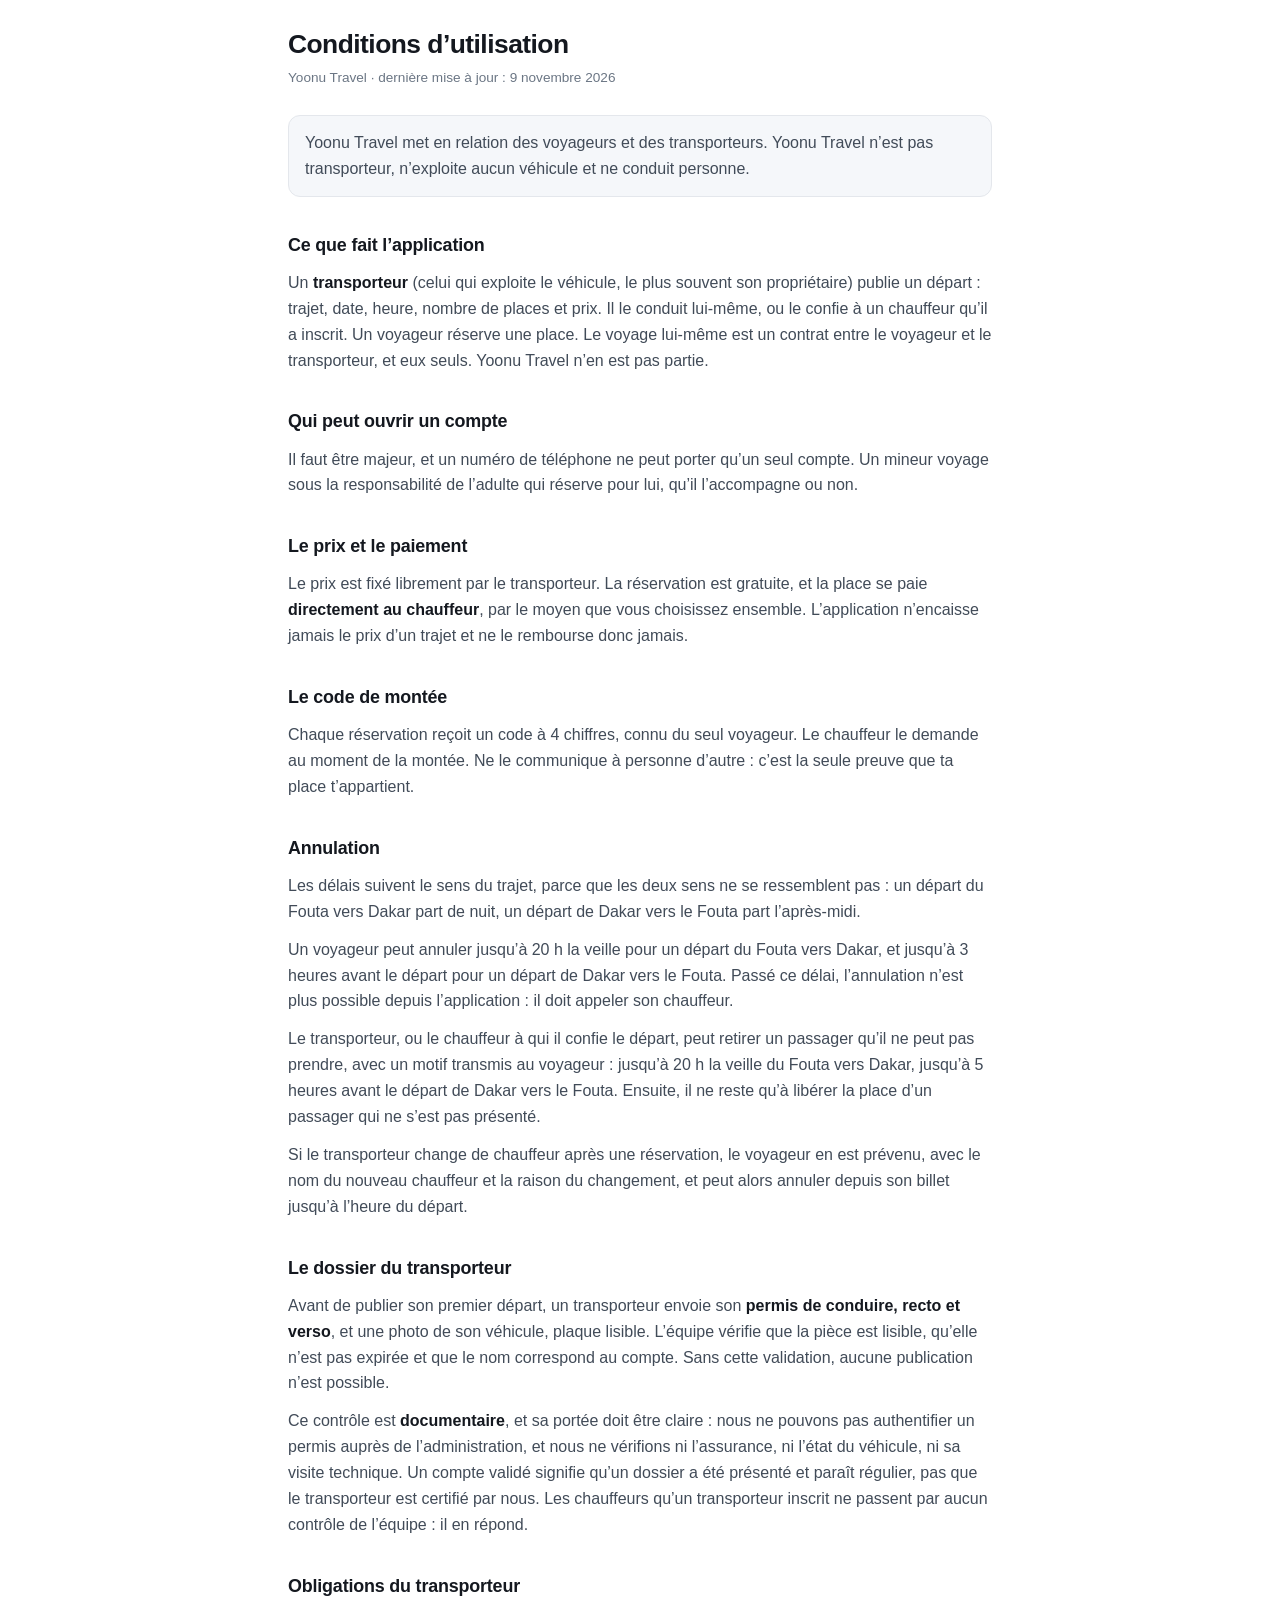
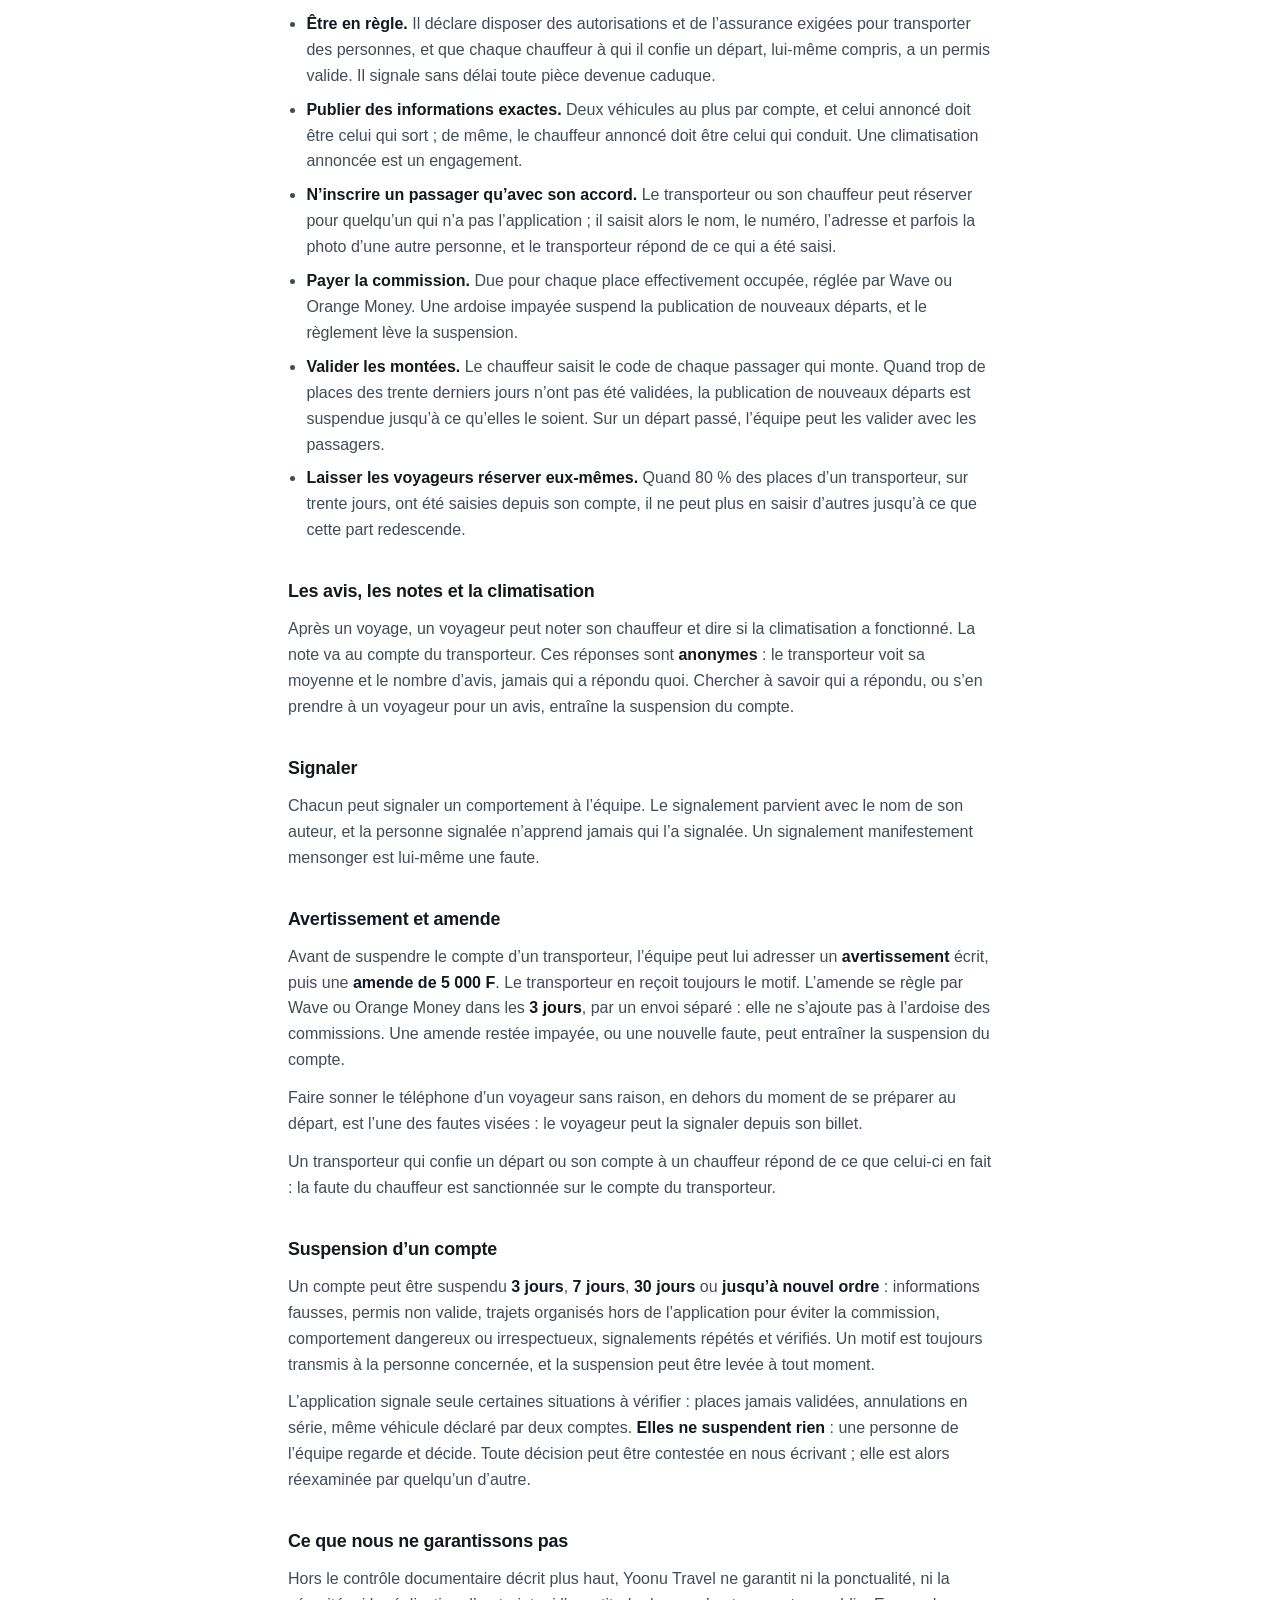
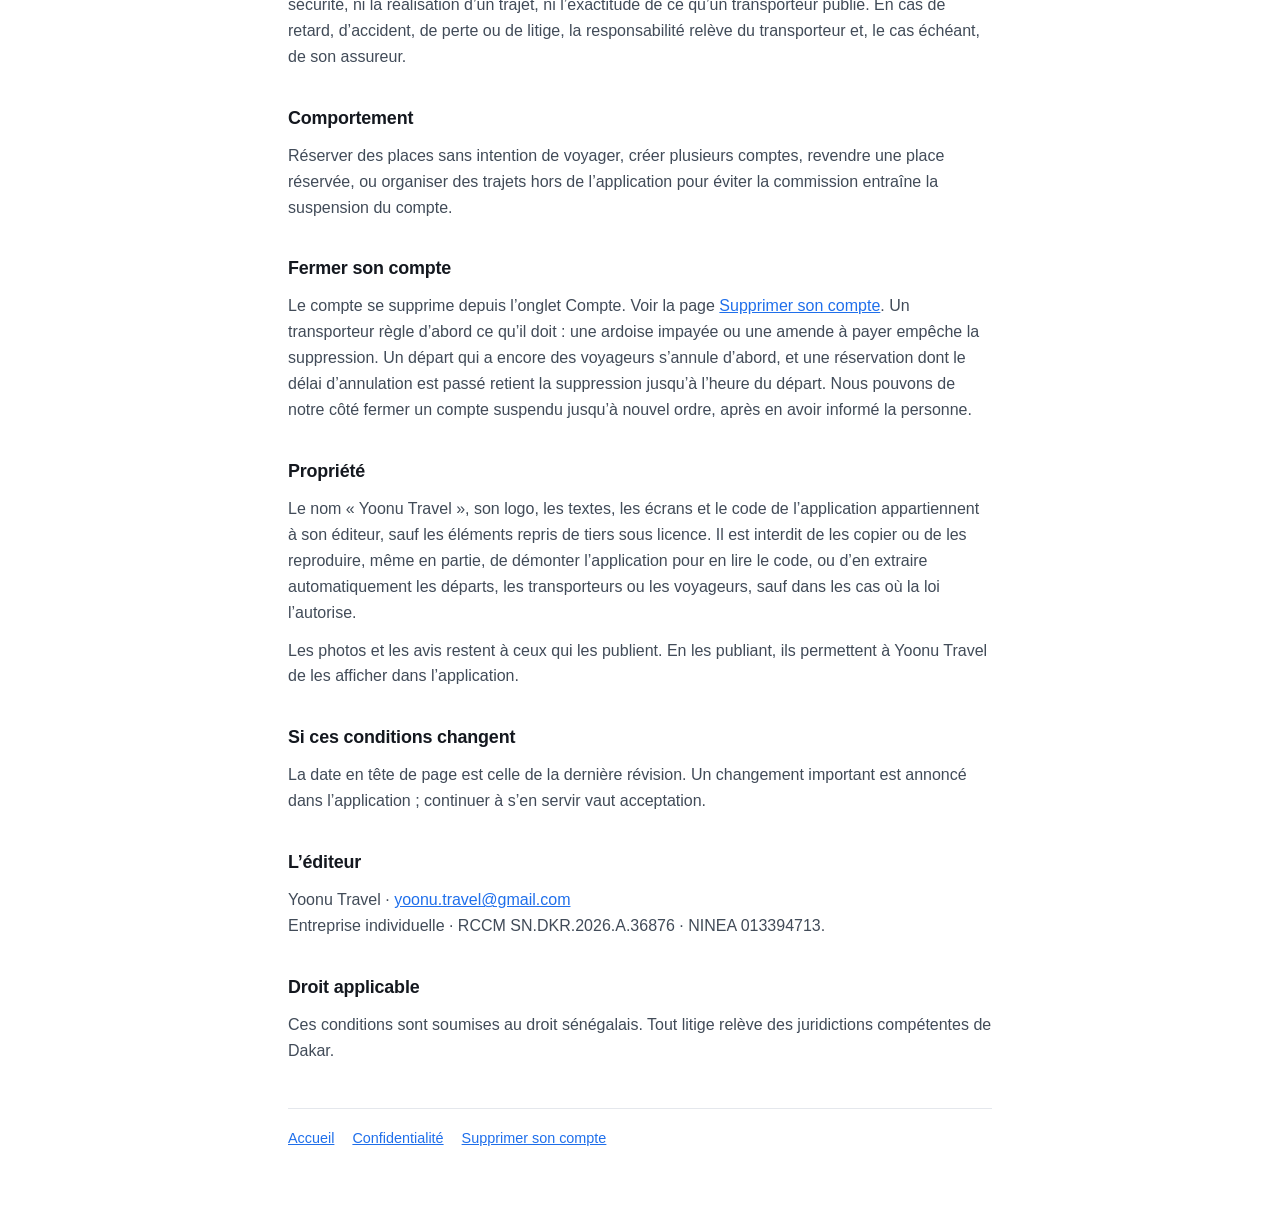
==== commit 8782bfd9: "Pages publiques : plus de tiret long, ponctuation simple reprise de l'application (texte inchangé su" ====
--- a/conditions.html
+++ b/conditions.html
@@ -3,14 +3,14 @@
 <head>
 <meta charset="utf-8">
 <meta name="viewport" content="width=device-width, initial-scale=1">
-<title>Conditions d’utilisation — Yoonu Travel</title>
+<title>Conditions d’utilisation · Yoonu Travel</title>
 <link rel="stylesheet" href="style.css">
 </head>
 <body>
 <main>
 
 <h1>Conditions d’utilisation</h1>
-<p class="maj">Yoonu Travel — dernière mise à jour : 9 novembre 2026</p>
+<p class="maj">Yoonu Travel · dernière mise à jour : 9 novembre 2026</p>
 
 <div class="encadre">
   <p style="margin:0">Yoonu Travel met en relation des voyageurs et des transporteurs. Yoonu
@@ -18,8 +18,8 @@
 </div>
 
 <h2>Ce que fait l’application</h2>
-<p>Un <strong>transporteur</strong> — celui qui exploite le véhicule, le plus souvent son
-propriétaire — publie un départ : trajet, date, heure, nombre de places et prix. Il le conduit
+<p>Un <strong>transporteur</strong> (celui qui exploite le véhicule, le plus souvent son
+propriétaire) publie un départ : trajet, date, heure, nombre de places et prix. Il le conduit
 lui-même, ou le confie à un chauffeur qu’il a inscrit. Un voyageur réserve une place. Le voyage
 lui-même est un contrat entre le voyageur et le transporteur, et eux seuls. Yoonu Travel n’en est pas
 partie.</p>
@@ -60,14 +60,14 @@
 <p>Ce contrôle est <strong>documentaire</strong>, et sa portée doit être claire : nous ne pouvons pas
 authentifier un permis auprès de l’administration, et nous ne vérifions ni l’assurance, ni l’état du
 véhicule, ni sa visite technique. Un compte validé signifie qu’un dossier a été présenté et paraît
-régulier — pas que le transporteur est certifié par nous. Les chauffeurs qu’un transporteur
+régulier, pas que le transporteur est certifié par nous. Les chauffeurs qu’un transporteur
 inscrit ne passent par aucun contrôle de l’équipe : il en répond.</p>
 
 <h2>Obligations du transporteur</h2>
 <ul>
   <li><strong>Être en règle.</strong> Il déclare disposer des autorisations et de l’assurance
-      exigées pour transporter des personnes, et que chaque chauffeur à qui il confie un départ —
-      lui-même compris — a un permis valide. Il signale sans délai toute pièce devenue caduque.</li>
+      exigées pour transporter des personnes, et que chaque chauffeur à qui il confie un départ,
+      lui-même compris, a un permis valide. Il signale sans délai toute pièce devenue caduque.</li>
   <li><strong>Publier des informations exactes.</strong> Deux véhicules au plus par compte, et celui
       annoncé doit être celui qui sort ; de même, le chauffeur annoncé doit être celui qui conduit.
       Une climatisation annoncée est un engagement.</li>
@@ -79,7 +79,7 @@
       règlement lève la suspension.</li>
   <li><strong>Valider les montées.</strong> Le chauffeur saisit le code de chaque passager qui monte.
       Quand trop de places des trente derniers jours n’ont pas été validées, la publication de nouveaux
-      départs est suspendue jusqu’à ce qu’elles le soient — sur un départ passé, l’équipe peut les
+      départs est suspendue jusqu’à ce qu’elles le soient. Sur un départ passé, l’équipe peut les
       valider avec les passagers.</li>
   <li><strong>Laisser les voyageurs réserver eux-mêmes.</strong> Quand 80 % des places d’un
       transporteur, sur trente jours, ont été saisies depuis son compte, il ne peut plus en saisir
@@ -115,7 +115,7 @@
 hors de l’application pour éviter la commission, comportement dangereux ou irrespectueux,
 signalements répétés et vérifiés. Un motif est toujours transmis à la personne concernée, et la
 suspension peut être levée à tout moment.</p>
-<p>L’application signale seule certaines situations à vérifier — places jamais validées, annulations
+<p>L’application signale seule certaines situations à vérifier : places jamais validées, annulations
 en série, même véhicule déclaré par deux comptes. <strong>Elles ne suspendent rien</strong> : une
 personne de l’équipe regarde et décide. Toute décision peut être contestée en nous écrivant ; elle
 est alors réexaminée par quelqu’un d’autre.</p>
@@ -132,7 +132,7 @@
 suspension du compte.</p>
 
 <h2>Fermer son compte</h2>
-<p>Le compte se supprime depuis l’onglet Compte — voir la page
+<p>Le compte se supprime depuis l’onglet Compte. Voir la page
 <a href="suppression-compte.html">Supprimer son compte</a>. Un transporteur règle d’abord ce
 qu’il doit : une ardoise impayée ou une amende à payer empêche la suppression. Un départ qui a
 encore des voyageurs s’annule d’abord, et une réservation dont le délai d’annulation est passé
@@ -153,8 +153,8 @@
 dans l’application ; continuer à s’en servir vaut acceptation.</p>
 
 <h2>L’éditeur</h2>
-<p>Yoonu Travel — <a href="mailto:yoonu.travel@gmail.com">yoonu.travel@gmail.com</a><br>
-Entreprise individuelle — RCCM SN.DKR.2026.A.36876 — NINEA 013394713.</p>
+<p>Yoonu Travel · <a href="mailto:yoonu.travel@gmail.com">yoonu.travel@gmail.com</a><br>
+Entreprise individuelle · RCCM SN.DKR.2026.A.36876 · NINEA 013394713.</p>
 
 <h2>Droit applicable</h2>
 <p>Ces conditions sont soumises au droit sénégalais. Tout litige relève des juridictions compétentes
--- a/style.css
+++ b/style.css
@@ -3,7 +3,7 @@
 
   Elle est volontairement courte : ces pages sont lues une fois, souvent
   depuis un téléphone bas de gamme, parfois en 3G au bord de la route.
-  Aucune police à télécharger, aucun script, aucune image — la page doit
+  Aucune police à télécharger, aucun script, aucune image : la page doit
   s'afficher avant que la personne n'ait le temps de repartir.
 */
 
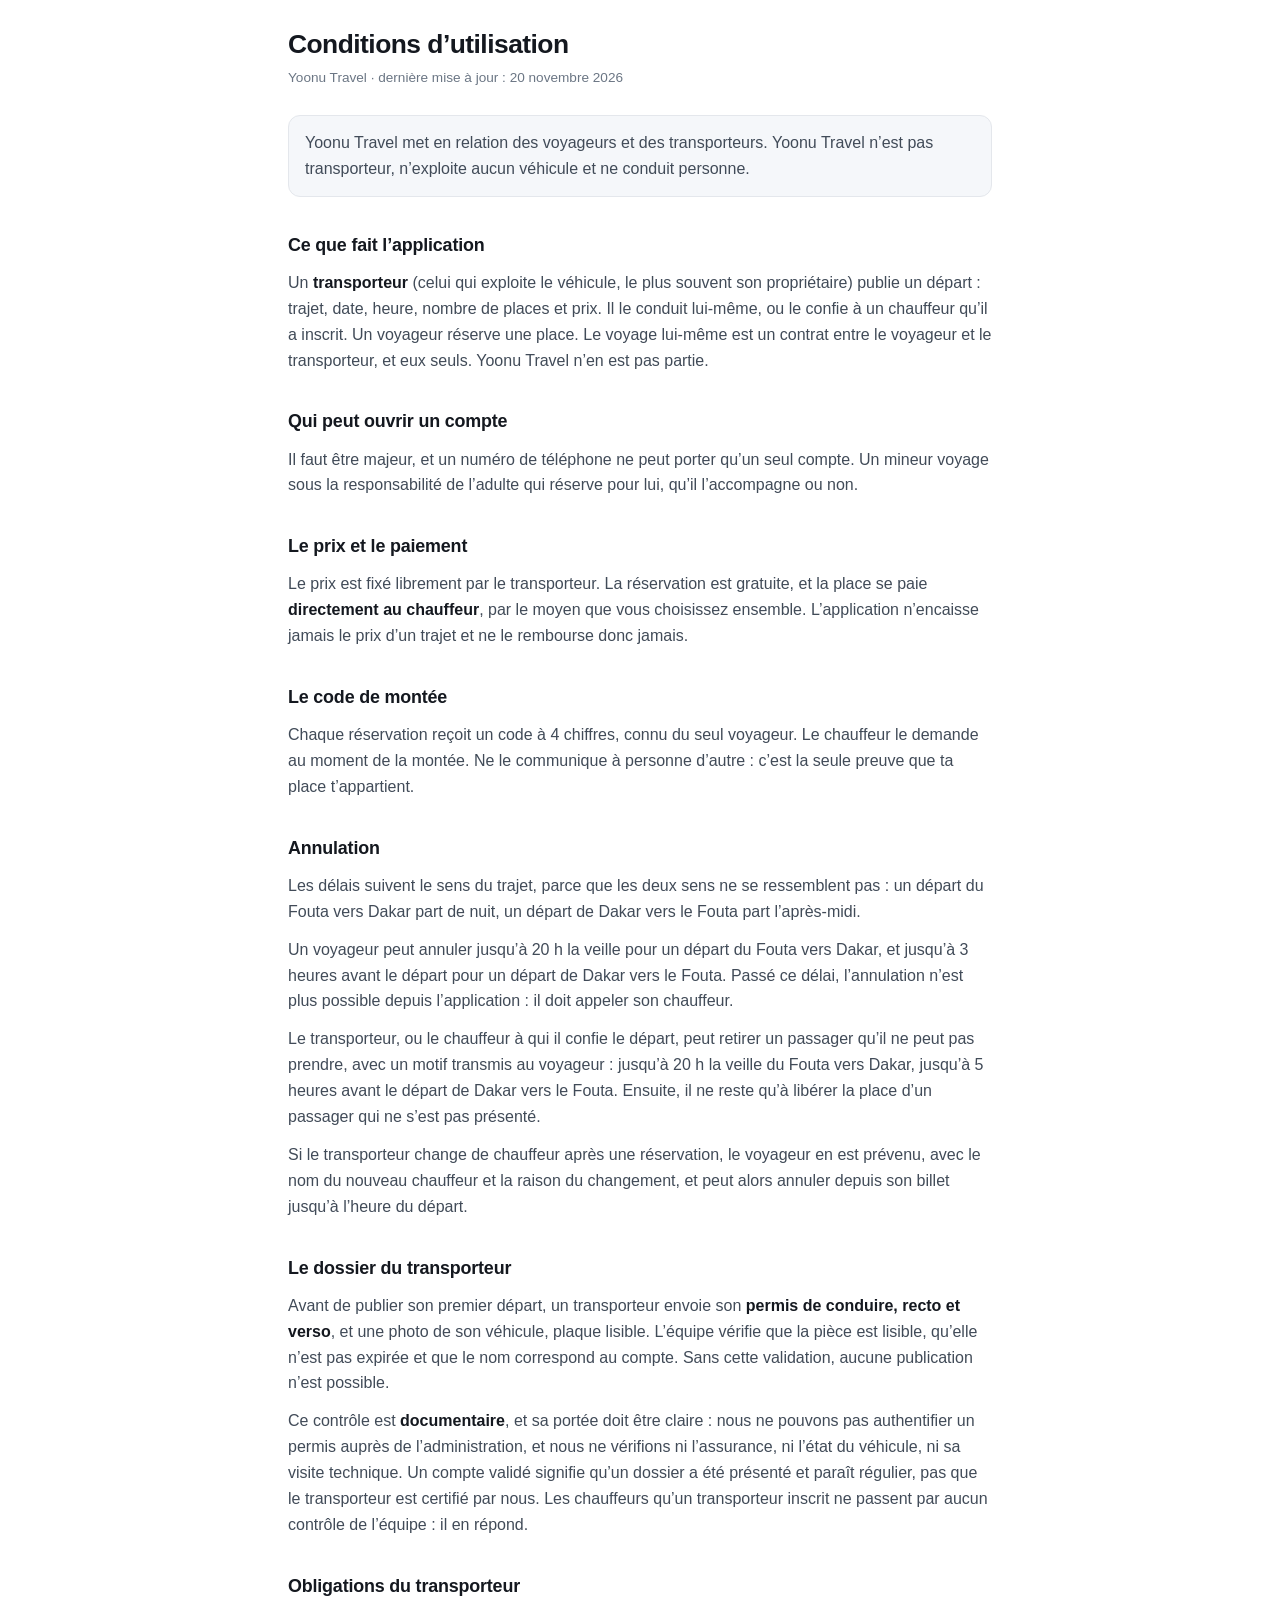
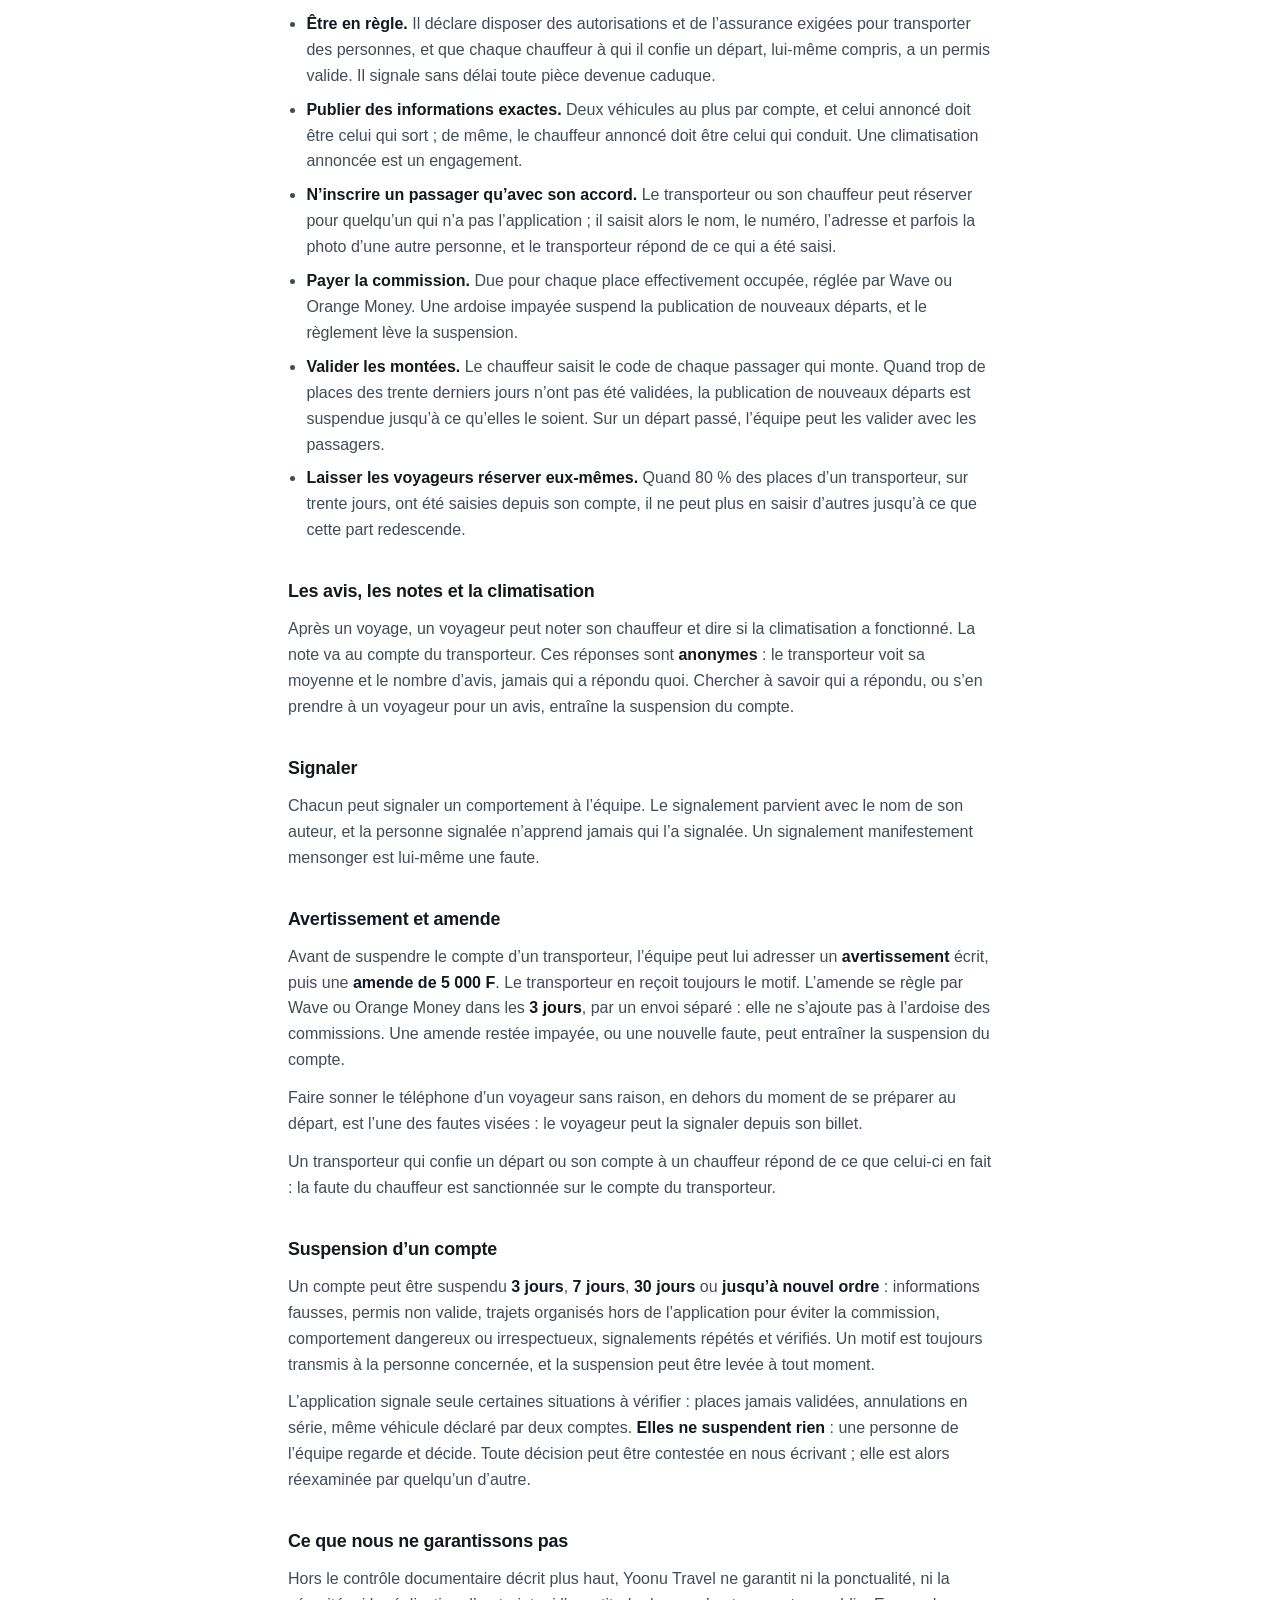
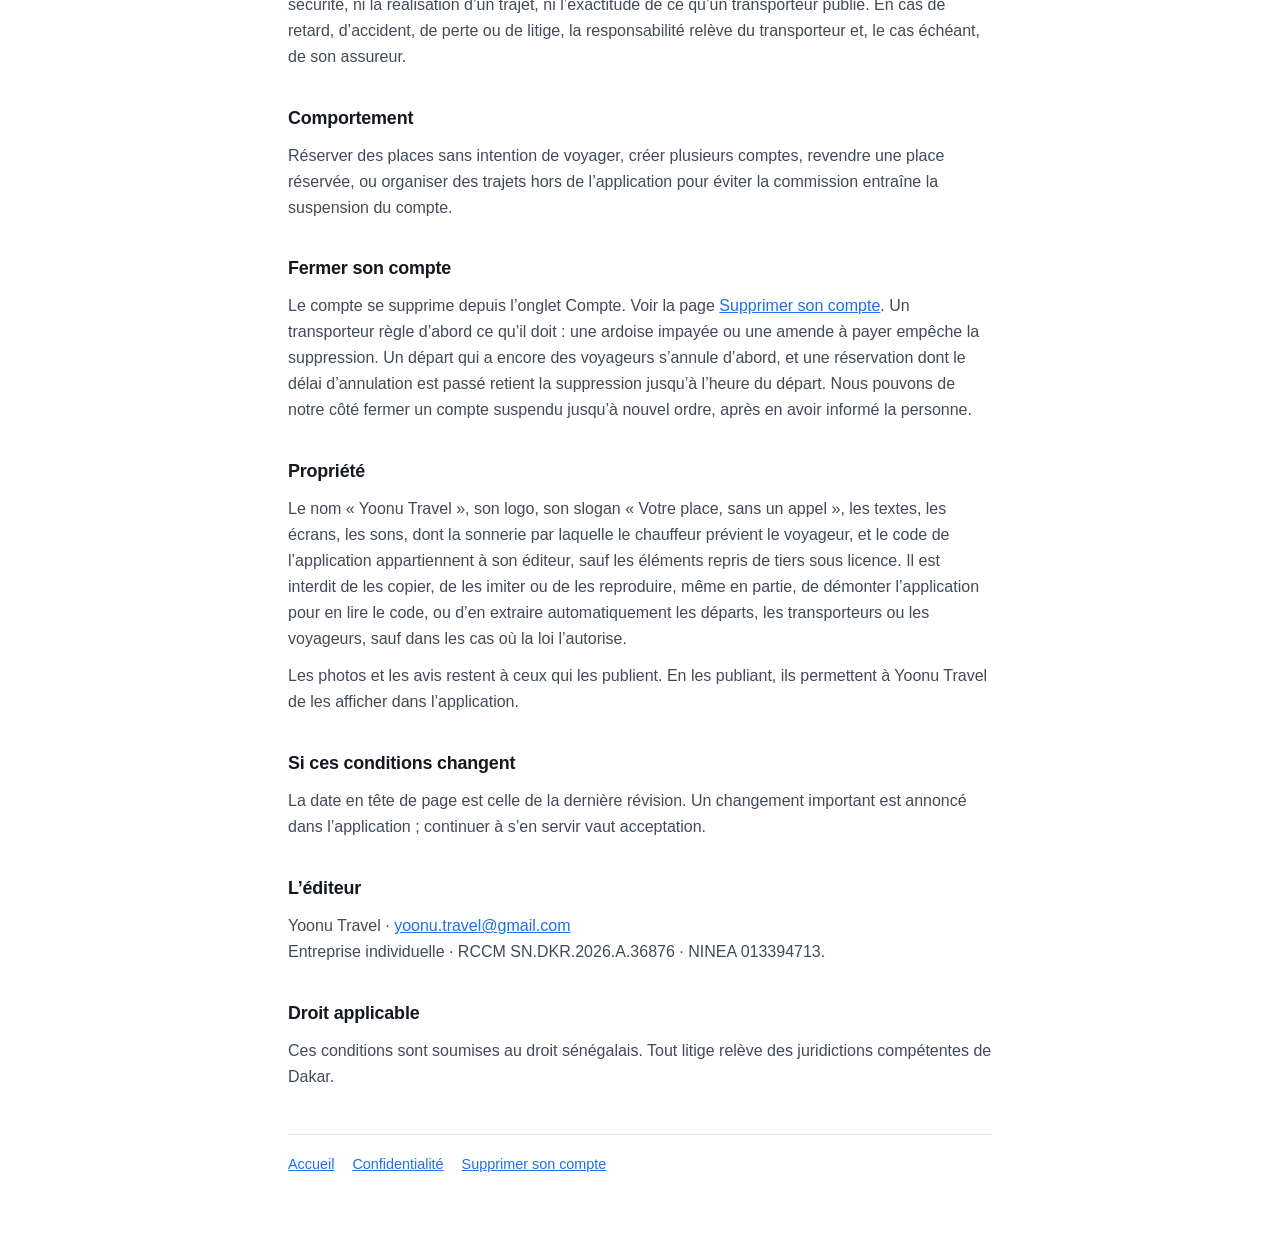
==== commit 03a23c93: "Conditions, Propriete : le slogan, les sons dont la sonnerie, et l'interdiction d'imiter ; mise a jo" ====
--- a/conditions.html
+++ b/conditions.html
@@ -10,7 +10,7 @@
 <main>
 
 <h1>Conditions d’utilisation</h1>
-<p class="maj">Yoonu Travel · dernière mise à jour : 9 novembre 2026</p>
+<p class="maj">Yoonu Travel · dernière mise à jour : 20 novembre 2026</p>
 
 <div class="encadre">
   <p style="margin:0">Yoonu Travel met en relation des voyageurs et des transporteurs. Yoonu
@@ -140,9 +140,11 @@
 fermer un compte suspendu jusqu’à nouvel ordre, après en avoir informé la personne.</p>
 
 <h2>Propriété</h2>
-<p>Le nom « Yoonu Travel », son logo, les textes, les écrans et le code de l’application
-appartiennent à son éditeur, sauf les éléments repris de tiers sous licence. Il est interdit de les
-copier ou de les reproduire, même en partie, de démonter l’application pour en lire le code, ou d’en
+<p>Le nom « Yoonu Travel », son logo, son slogan « Votre place, sans un appel », les textes, les
+écrans, les sons, dont la sonnerie par laquelle le chauffeur prévient le voyageur, et le code de
+l’application appartiennent à son éditeur, sauf les éléments repris de tiers sous licence. Il est
+interdit de les copier, de les imiter ou de les reproduire, même en partie, de démonter l’application
+pour en lire le code, ou d’en
 extraire automatiquement les départs, les transporteurs ou les voyageurs, sauf dans les cas où la loi
 l’autorise.</p>
 <p>Les photos et les avis restent à ceux qui les publient. En les publiant, ils permettent à
